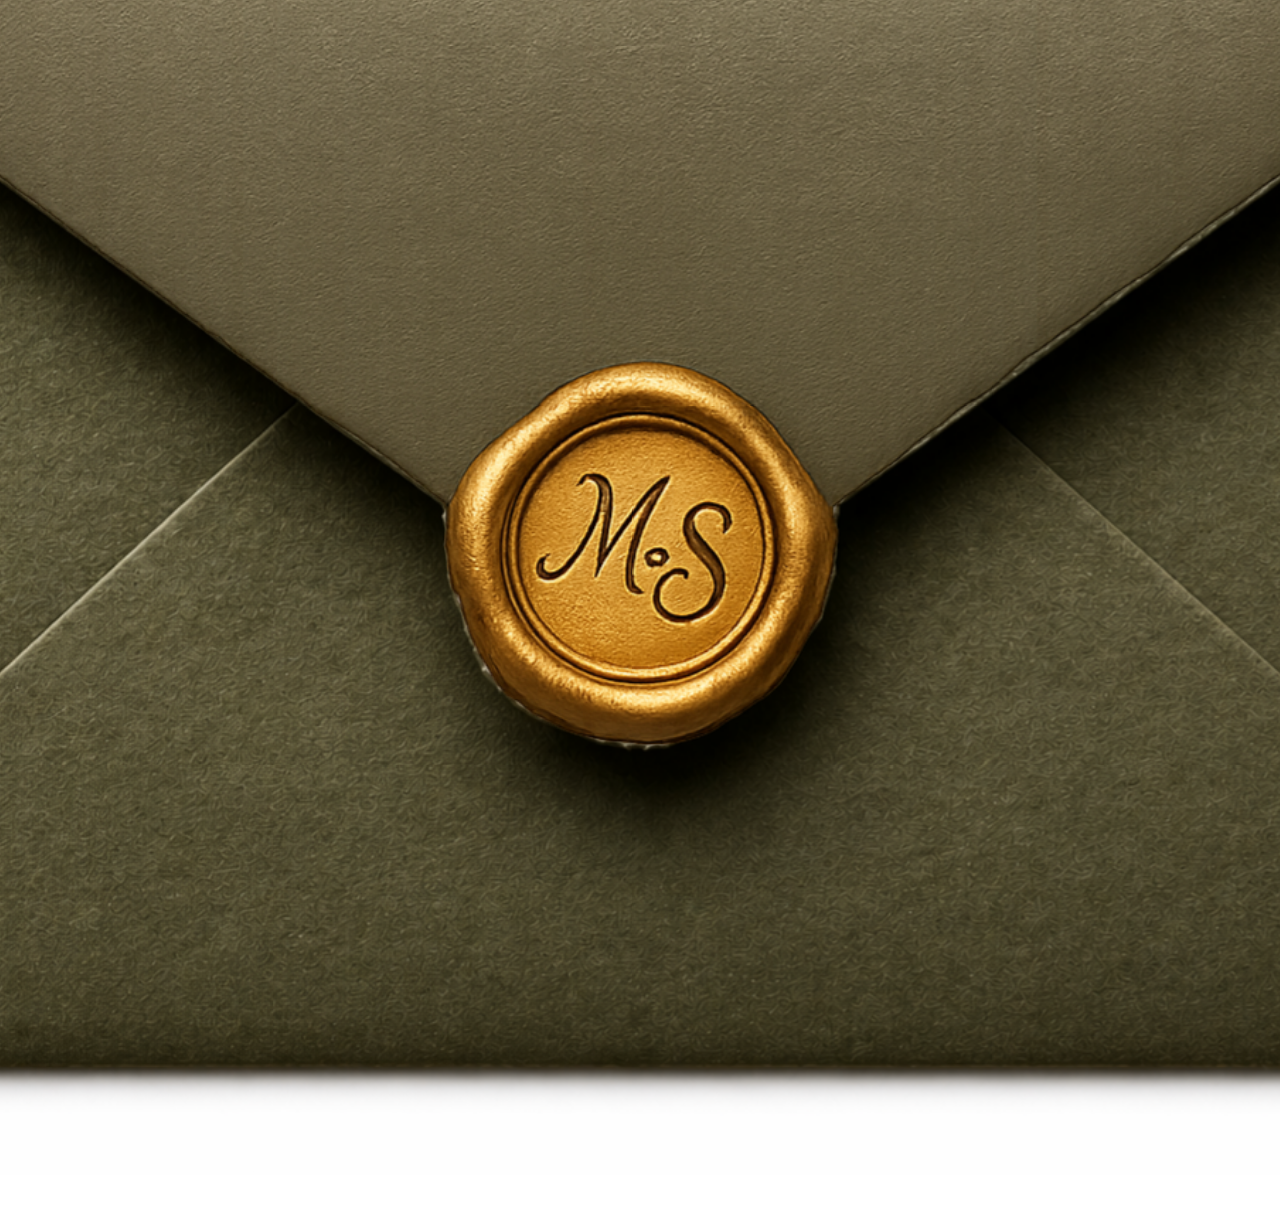
==== index.html @ f52548e1 "uno" ====
<!DOCTYPE html>
<html lang="es">
<head>
  <meta charset="UTF-8">
  <meta name="viewport" content="width=device-width, initial-scale=1.0">
  <title>Invitación</title>
  <link rel="stylesheet" href="styles.css">
</head>

<body>

<div class="container" id="container">

  <!-- base del sobre -->
  <img src="sobre.png" class="sobre base" id="base">

  <!-- 🔥 interior (profundidad real) -->
  <div class="interior" id="interior"></div>

  <!-- solapa -->
  <img src="solapa.png" class="sobre flap" id="flap">

  <!-- flash -->
  <div class="flash" id="flash"></div>

</div>

<audio id="music" loop>
  <source src="melodia.mp3" type="audio/mpeg">
</audio>

<script src="script.js"></script>

</body>
</html>
---- styles.css ----
* {
  margin: 0;
  padding: 0;
  box-sizing: border-box;
}

body {
  background: white;
  overflow: hidden;
}

/* 🔥 ESCENA 3D */
.container {
  width: 100vw;
  height: 100vh;
  position: relative;
  display: flex;
  justify-content: center;
  align-items: center;
  cursor: pointer;

  perspective: 2000px;
}

/* IMÁGENES BASE */
.sobre {
  position: absolute;
  width: 170vw;
  height: 170vh;
  object-fit: contain;
  object-position: center;
}

/* BASE */
.base {
  z-index: 1;
  opacity: 1;

  /* 🔥 transición SIEMPRE activa */
  transition: opacity 3s linear;
  will-change: opacity;
  backface-visibility: hidden;
}

/* 🔥 INTERIOR DEL SOBRE (PROFUNDIDAD REAL) */
.interior {
  position: absolute;
  width: 120vw;
  height: 120vh;

  background: linear-gradient(
    to bottom,
    #f7f2e7,
    #e9e2d3
  );

  z-index: 1;

  transform: translateZ(-60px);

  opacity: 0;

  transition: opacity 1s ease;
}

/* aparece al abrir */
.open .interior {
  opacity: 1;
}

/* 🔥 SOLAPA */
.flap {
  z-index: 3;

  transform-origin: top center;
  transform: rotateX(0deg) translateZ(0px);

  backface-visibility: hidden;
  transform-style: preserve-3d;
  will-change: transform, opacity;
  opacity: 1;
}

/* 🔥 APERTURA REAL HACIA ADELANTE */
.open .flap {
  transform: rotateX(-170deg) translateZ(140px);
  opacity: 0;

  transition:
    transform 30s cubic-bezier(0.22, 1, 0.36, 1),
    opacity 2s ease;
}

/* 🔥 DESVANECER BASE (3s) */
.open .base {
  opacity: 0;
}
/* FLASH */
.flash {
  position: absolute;
  width: 100%;
  height: 100%;
  background: white;
  opacity: 0;
  pointer-events: none;
}

.flash.active {
  animation: flashEffect 1.2s forwards;
}

@keyframes flashEffect {
  20% { opacity: 0; }
  100% { opacity: 1; }
}
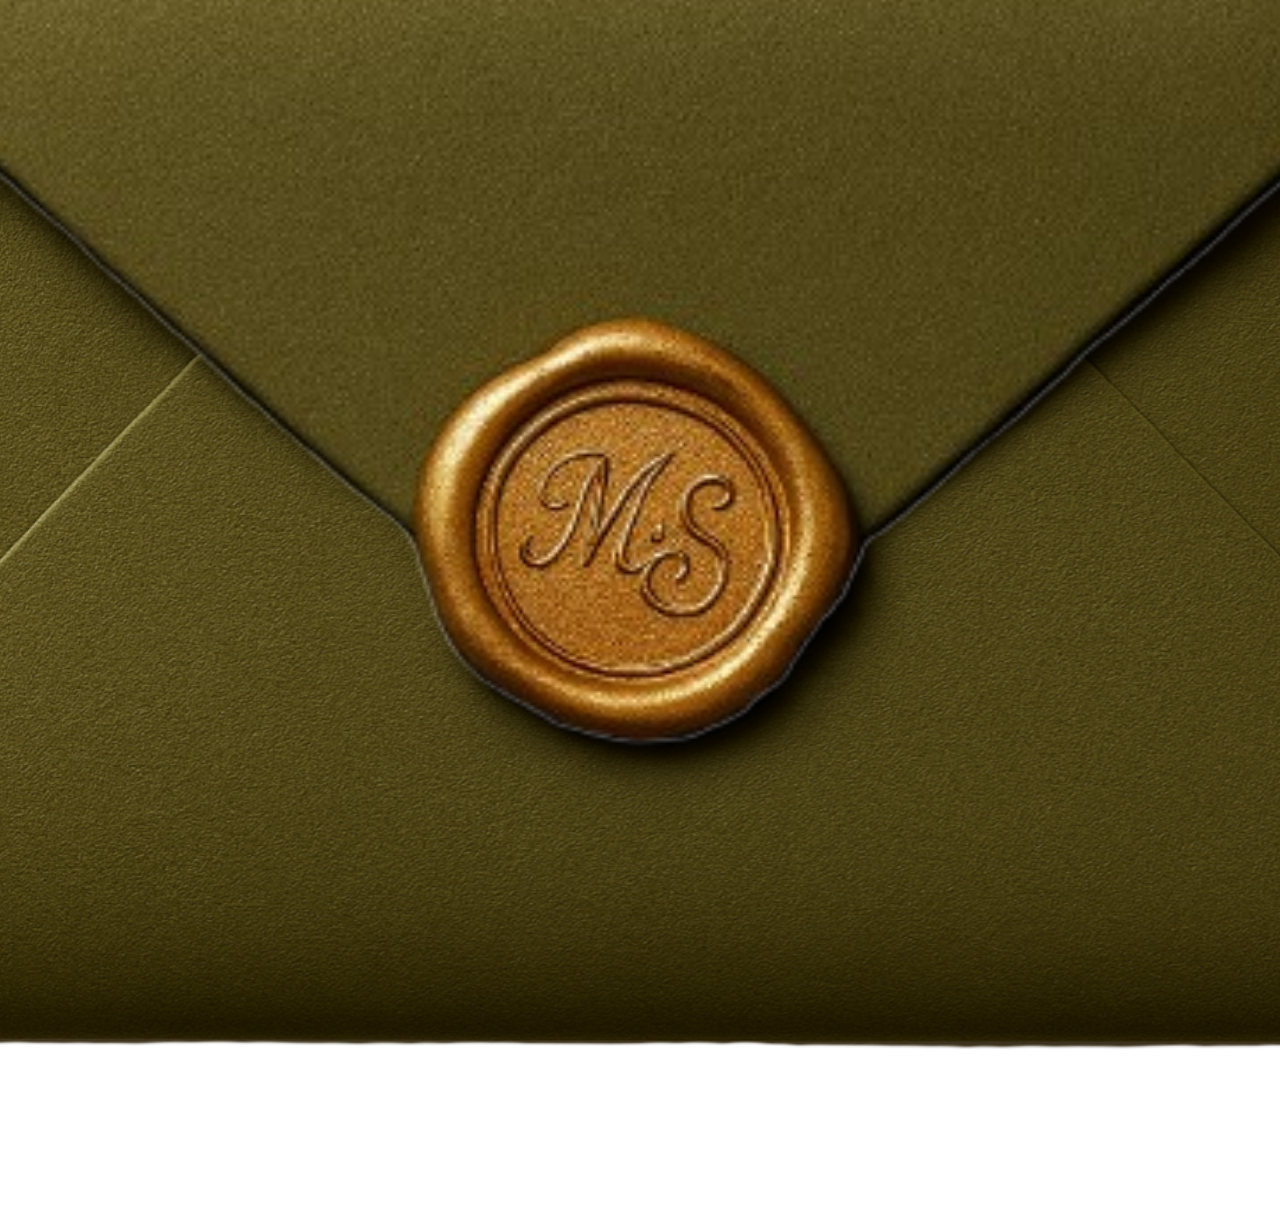
==== commit 61d822b4: "2" ====
--- a/index.html
+++ b/index.html
@@ -25,10 +25,6 @@
 
 </div>
 
-<audio id="music" loop>
-  <source src="melodia.mp3" type="audio/mpeg">
-</audio>
-
 <script src="script.js"></script>
 
 </body>
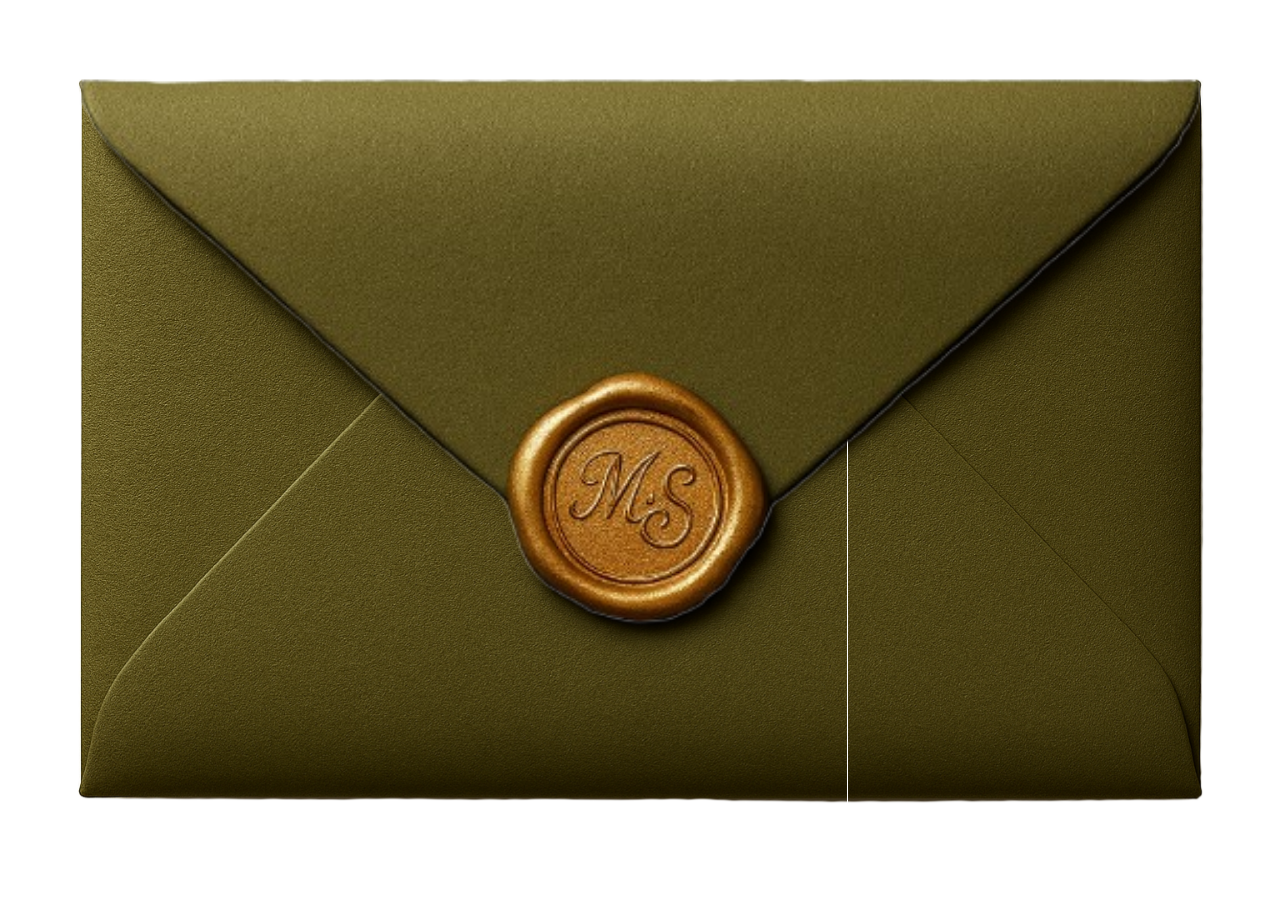
==== commit b9d7e7cc: "2" ====
--- a/index.html
+++ b/index.html
@@ -2,8 +2,11 @@
 <html lang="es">
 <head>
   <meta charset="UTF-8">
-  <meta name="viewport" content="width=device-width, initial-scale=1.0">
+  <meta name="viewport" content="width=device-width, initial-scale=1.0, viewport-fit=cover">
+  <meta name="mobile-web-app-capable" content="yes">
+  <meta name="apple-mobile-web-app-status-bar-style" content="black-translucent">
   <title>Invitación</title>
+  <link rel="icon" href="data:image/svg+xml,<svg xmlns='http://www.w3.org/2000/svg' viewBox='0 0 100 100'><text y='75' font-size='75' fill='%23d4a574'>💌</text></svg>">
   <link rel="stylesheet" href="styles.css">
 </head>
 
--- a/styles.css
+++ b/styles.css
@@ -4,31 +4,39 @@
   box-sizing: border-box;
 }
 
+html, body {
+  width: 100%;
+  height: 100%;
+}
+
 body {
   background: white;
   overflow: hidden;
+  font-family: -apple-system, BlinkMacSystemFont, 'Segoe UI', sans-serif;
 }
 
 /* 🔥 ESCENA 3D */
 .container {
   width: 100vw;
-  height: 100vh;
+  height: 100dvh;
   position: relative;
   display: flex;
   justify-content: center;
   align-items: center;
   cursor: pointer;
-
   perspective: 2000px;
+  overflow: hidden;
 }
 
 /* IMÁGENES BASE */
 .sobre {
   position: absolute;
-  width: 170vw;
-  height: 170vh;
+  width: 100%;
+  height: 100%;
   object-fit: contain;
   object-position: center;
+  max-width: 200vw;
+  max-height: 200vh;
 }
 
 /* BASE */
@@ -45,22 +53,19 @@
 /* 🔥 INTERIOR DEL SOBRE (PROFUNDIDAD REAL) */
 .interior {
   position: absolute;
-  width: 120vw;
-  height: 120vh;
-
+  width: 100%;
+  height: 100%;
   background: linear-gradient(
     to bottom,
     #f7f2e7,
     #e9e2d3
   );
-
   z-index: 1;
-
   transform: translateZ(-60px);
-
   opacity: 0;
-
   transition: opacity 1s ease;
+  max-width: 150vw;
+  max-height: 150vh;
 }
 
 /* aparece al abrir */
@@ -112,4 +117,51 @@
 @keyframes flashEffect {
   20% { opacity: 0; }
   100% { opacity: 1; }
+}
+
+/* ==================== ESTILOS RESPONSIVE PARA INDEX ==================== */
+
+/* Fix para notch en iOS */
+@supports (padding: max(0px)) {
+  body {
+    padding-left: max(0px, env(safe-area-inset-left));
+    padding-right: max(0px, env(safe-area-inset-right));
+    padding-top: max(0px, env(safe-area-inset-top));
+    padding-bottom: max(0px, env(safe-area-inset-bottom));
+  }
+}
+
+/* Mobile - Prevenir overflow */
+@media (max-width: 768px) {
+  .sobre {
+    width: 100%;
+    height: 100%;
+    max-width: 200vw;
+    max-height: 200vh;
+  }
+}
+
+/* Prefers reduced motion */
+@media (prefers-reduced-motion: reduce) {
+  *,
+  *::before,
+  *::after {
+    animation-duration: 0.01ms !important;
+    animation-iteration-count: 1 !important;
+    transition-duration: 0.01ms !important;
+  }
+}
+
+/* Dark mode support */
+@media (prefers-color-scheme: dark) {
+  body {
+    background: #1a1a1a;
+  }
+}
+
+/* Landscape mode */
+@media (max-height: 500px) and (orientation: landscape) {
+  .container {
+    height: auto;
+  }
 }
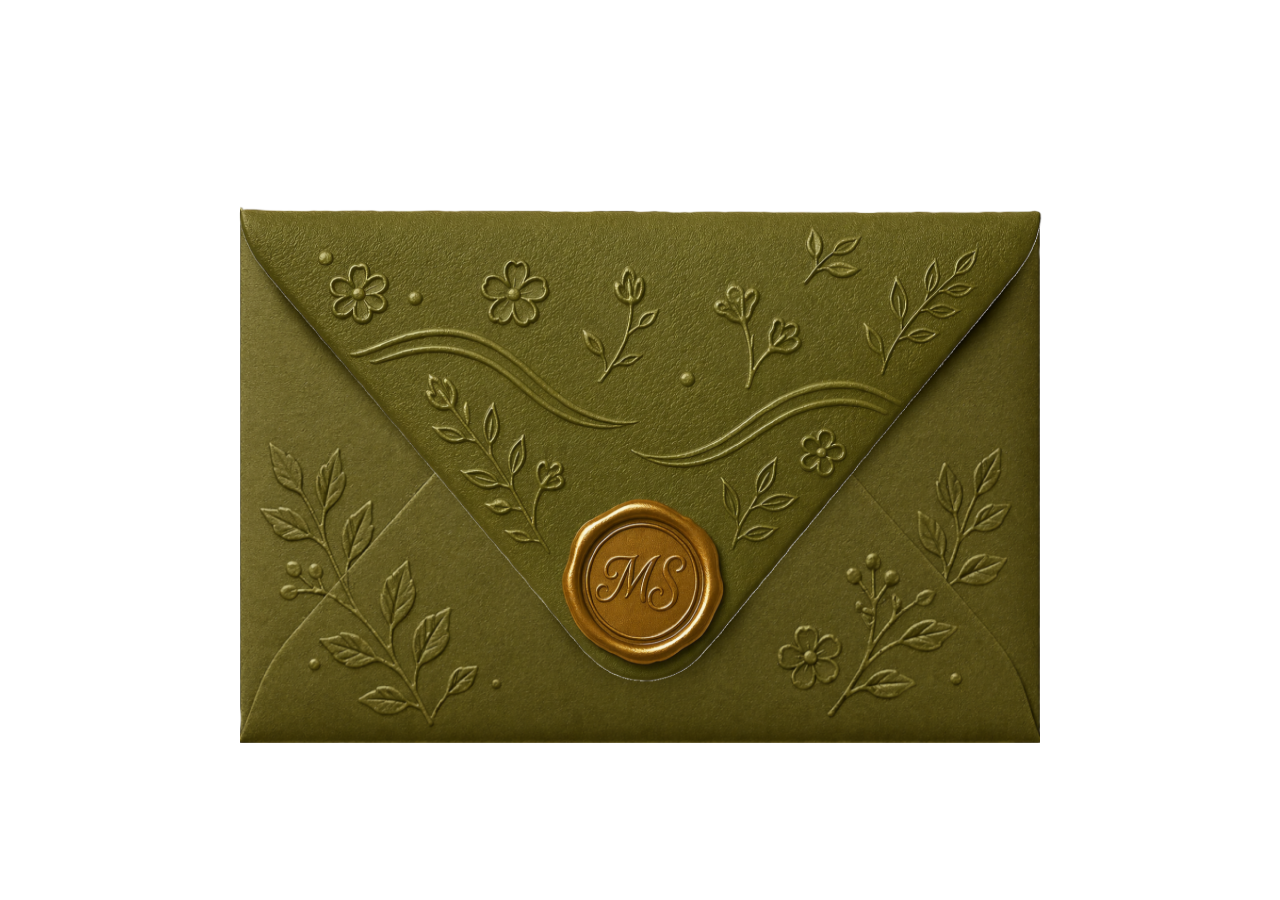
==== commit 41d60f74: "afasfasdfasdf" ====
--- a/index.html
+++ b/index.html
@@ -1,3 +1,4 @@
+
 <!DOCTYPE html>
 <html lang="es">
 <head>
@@ -6,29 +7,641 @@
   <meta name="mobile-web-app-capable" content="yes">
   <meta name="apple-mobile-web-app-status-bar-style" content="black-translucent">
   <title>Invitación</title>
+
   <link rel="icon" href="data:image/svg+xml,<svg xmlns='http://www.w3.org/2000/svg' viewBox='0 0 100 100'><text y='75' font-size='75' fill='%23d4a574'>💌</text></svg>">
+
+  <!-- FUENTES -->
+  <link rel="preconnect" href="https://fonts.googleapis.com">
+  <link rel="preconnect" href="https://fonts.gstatic.com" crossorigin>
+  <link href="https://fonts.googleapis.com/css2?family=Playfair+Display:wght@400;600&family=Great+Vibes&family=Libre+Baskerville:wght@400;700&family=Cormorant+Garamond&display=swap" rel="stylesheet">
+
   <link rel="stylesheet" href="styles.css">
 </head>
 
 <body>
-
-<div class="container" id="container">
-
-  <!-- base del sobre -->
-  <img src="sobre.png" class="sobre base" id="base">
-
-  <!-- 🔥 interior (profundidad real) -->
-  <div class="interior" id="interior"></div>
-
-  <!-- solapa -->
-  <img src="solapa.png" class="sobre flap" id="flap">
-
-  <!-- flash -->
-  <div class="flash" id="flash"></div>
-
-</div>
-
-<script src="script.js"></script>
+  <canvas id="confetti-canvas" class="confetti-canvas" aria-hidden="true"></canvas>
+
+  <!-- ========================================
+       SECCIÓN 1: SOBRE (Aparece primero)
+       ======================================== -->
+  <div class="container" id="container">
+    <img src="sobre.png" class="sobre base" id="base" alt="Sobre base">
+
+    <!-- interior (profundidad real) -->
+    <div class="interior" id="interior"></div>
+
+    <img src="solapa.png" class="sobre flap" id="flap" alt="Solapa del sobre">
+
+    <div class="flash" id="flash"></div>
+  </div>
+
+
+
+
+  <!-- ========================================
+       SECCION 1: CONTENIDO DE BODA (Aparece después del sobre)
+       ======================================== -->
+  <div id="content-page2" class="content-page2-hidden">
+
+    <!-- AUDIO -->
+    <audio id="music" loop preload="auto">
+      <source src="melodia.mp3" type="audio/mpeg">
+    </audio>
+
+    <button id="audio-toggle" class="audio-toggle" aria-pressed="false" aria-label="Reproducir música">
+      ▶ Reprod. música
+    </button>
+
+    <!-- HERO -->
+    <header class="hero">
+
+      <!-- CAPA 1: VIDEO DE FONDO -->
+      <div class="hero-bg-video" aria-hidden="true">
+        <video autoplay loop muted playsinline preload="none">
+          <source src="video.mp4" type="video/mp4">
+        </video>
+      </div>
+
+      <!-- CAPA 3: OVERLAY -->
+      <div class="hero-overlay"></div>
+
+      <!-- CAPA 4: CONTENIDO -->
+      <div class="contenido-boda animate">
+        <p class="pre">NOS CASAMOS</p>
+
+        <h1 class="nombres">
+          <span class="nombre">Marco</span>
+          <span class="amp">&amp;</span>
+          <span class="nombre">Sheyla</span>
+        </h1>
+
+        <p class="fecha">01 de Agosto de 2026</p>
+      </div>
+
+      <!-- FLECHA -->
+        <div class="scroll-indicator" aria-hidden="true">
+        <span class="arrow"></span>
+        </div>
+
+    </header>
+
+    
+    
+    
+    
+    <!-- SECCION 2 HISTORIA / PALABRAS (SIN DUPLICADOS) -->
+   
+    <section class="story-section animate">
+
+      <div class="story-text" tabindex="0" role="button" aria-pressed="false">
+        <p>
+          "Y sobre todas las cosas, vistanse de amor,<br>
+          que es el vinculo perfecto"<br>
+          Colosenses 3:14
+        </p>
+      </div>
+
+      <div class="story-lettering animate">
+        <img src="img/flo2.png" alt="Lettering" loading="lazy">
+      </div>
+
+      <!-- CONTADOR INCORPORADO EN HISTORIA -->
+
+      <div class="story-countdown">
+        <h2 class="countdown-title animate">Cuenta Atrás</h2>
+        
+        <p class="countdown-subtext animate">
+           Prepárate para el día más especial de nuestras vidas.
+            </p>
+
+
+        <div class="countdown-grid animate">
+          <div class="countdown-item">
+            <span id="days" class="countdown-number">000</span>
+            <span class="countdown-label">Días</span>
+          </div>
+
+          <div class="countdown-item">
+            <span id="hours" class="countdown-number">00</span>
+            <span class="countdown-label">Horas</span>
+          </div>
+
+          <div class="countdown-item">
+            <span id="minutes" class="countdown-number">00</span>
+            <span class="countdown-label">Minutos</span>
+          </div>
+
+          <div class="countdown-item">
+            <span id="seconds" class="countdown-number">00</span>
+            <span class="countdown-label">Segundos</span>
+          </div>
+        </div>
+      </div>
+
+      <picture class="story-bg" aria-hidden animate="true">
+        <source srcset="img/uno-desktop.png" media="(min-width: 769px)">
+        <source srcset="img/uno-mobile.png" media="(max-width: 768px)">
+        <img src="img/uno-desktop.png" alt="Flores" loading="lazy">
+      </picture>
+
+      <img src="img/flo1.png" alt="decoración" class="story-corner-img animate">
+
+       <!-- <img src="img/flo3.png" class="story-decor-right animate" alt="">-->
+    </section>
+
+
+</section> <!-- ✅ fin sección 2 -->
+
+<div class="letrero-section animate">
+  <img src="img/letrero.png" alt="letrero" class="letrero-img">
+</div>
+
+</section>
+
+
+
+    <!-- ========================================
+     SECCIÓN EXTRA: CARRUSEL FOTOS
+======================================== -->
+<section class="carousel-section animate">
+
+   <div class="carousel-wrapper">
+
+  <div class="carousel-track">
+
+    <div class="carousel-item">
+      <img src="img/boda.jpg" alt="Foto 1">
+    </div>
+
+    <div class="carousel-item">
+      <img src="img/boda1.jpg" alt="Foto 2">
+    </div>
+
+    <div class="carousel-item">
+      <img src="img/boda2.jpg" alt="Foto 3">
+    </div>
+
+    <!-- duplicado para loop -->
+    <div class="carousel-item">
+      <img src="img/boda.jpg" alt="Foto 1">
+    </div>
+
+    <div class="carousel-item">
+      <img src="img/boda1.jpg" alt="Foto 2">
+    </div>
+
+    <div class="carousel-item">
+      <img src="img/boda2.jpg" alt="Foto 3">
+    </div>
+
+  </div>
+</div>
+</section>
+
+
+
+
+
+
+
+    
+<!-- =========================================================
+   SECCION 3: DETALLES
+========================================================= -->
+<section class="details-section">
+
+  <!-- 2.1 Imagen -->
+  <img src="img/Seccion3uno.png" alt="detalle" class="details-img-top animate d1">
+
+  <!-- 2.2 Título -->
+  <h2 class="details-title animate d2">Los detalles</h2>
+
+  <!-- 2.3 Subtítulo -->
+  <p class="details-subtitle animate d3">Todo lo que tienes que saber</p>
+
+
+  <!-- 🌿 FLORES SUPERIORES
+    <div class="details-flowers-row-top">
+        
+    <img src="img/flor1.png" class="details-flower df1" alt="flor decorativa">
+    <img src="img/flor2.png" class="details-flower df2" alt="flor decorativa">
+
+    </div> -->
+
+
+
+  <!-- 2.X Imagen decorativa horizontal 
+  <img src="img/Seccion3dosmedio.png" alt="decoracion" class="details-divider animate d4"> -->
+
+  <!-- 2.4 Imagen -->
+  <img src="img/Seccion3dos.png" alt="ceremonia" class="details-img animate d5">
+
+  <!-- 2.5 Título sección -->
+  <h3 class="details-block-title animate d6">Ceremonia Religiosa</h3>
+  <p class="details-block-title animate d6b">"Parroquia Santa Maria de Huachipa"</p>
+  <!-- 2.6 Hora -->
+  <p class="details-time animate d7">12:00 AM</p>
+
+  <!-- 2.7 Caja dirección -->
+  <div class="details-box animate d8">
+    Las Golondrinas 131, Huachipa
+  </div>
+
+  <!-- 2.8 Botón -->
+  <a href="https://maps.app.goo.gl/Gx1PzSCLY1WfU6867" target="_blank" class="details-button animate d9">
+    Ver ubicación
+  </a>
+
+      
+  <!-- 🌿 FLOR CENTRAL 
+      <div class="details-flower-bottom">
+      <img src="img/flor3.png" class="details-flower df3" alt="flor decorativa">
+  </div>-->
+
+
+  <!-- 2.9 Imagen -->
+  <img src="img/Seccion3tres.png" alt="recepción" class="details-img animate d10">
+
+  <!-- 2.10 Título -->
+  <h3 class="details-block-title animate d11">Recepción</h3>
+  <p class="details-block-title animate d11b">"El Arco de Huachipa"</p>
+  <!-- 2.11 Texto -->
+  <p class="details-text animate d12">Después de la ceremonia celebraremos en:</p>
+
+  <!-- 2.12 Caja -->
+  <div class="details-box animate d13">
+    Av Los Condores Mz D Lote 4, Lurigancho-Chosica
+  </div>
+
+  <!-- Botón -->
+  <a href="https://maps.app.goo.gl/T5A8acaY8T25R6dh7" target="_blank" class="details-button animate d14">
+    Ver ubicación
+  </a>
+
+</section>
+
+
+
+
+
+
+
+
+<!-- =========================================================
+     SECCIÓN 4: ITINERARIO (entre PALABRAS y DETALLES)
+========================================================= -->
+<section class="it2-section animate" id="itinerario">
+
+  <h2 class="it2-title">Itinerario</h2>
+
+  <div class="it2-wrap">
+
+    <!-- 1 (DERECHA) -->
+    <div class="it2-row it2-right animate">
+      <div class="it2-col it2-left"></div>
+
+      <div class="it2-mid" aria-hidden="true"></div>
+
+      <div class="it2-col it2-rightcol">
+        <img class="it2-icon" src="img/itinerariouno.png" alt="Ceremonia religiosa">
+        <div class="it2-time">12:00 a.m.</div>
+        <div class="it2-text">Ceremonia Religiosa</div>
+      </div>
+    </div>
+
+    <!-- 2 (IZQUIERDA) -->
+    <div class="it2-row it2-leftside animate">
+      <div class="it2-col it2-leftcol">
+        <img class="it2-icon" src="img/itinerariodos.png" alt="Recepción">
+        <div class="it2-time">2:15 p.m.</div>
+        <div class="it2-text">Recepción</div>
+      </div>
+
+      <div class="it2-mid" aria-hidden="true"></div>
+
+      <div class="it2-col it2-right"></div>
+    </div>
+
+    <!-- 3 (DERECHA) -->
+    <div class="it2-row it2-right animate">
+      <div class="it2-col it2-left"></div>
+
+      <div class="it2-mid" aria-hidden="true"></div>
+
+      <div class="it2-col it2-rightcol">
+        <img class="it2-icon" src="img/itinerariotres.png" alt="Ceremonia civil">
+        <div class="it2-time">2:30 p.m.</div>
+        <div class="it2-text">Brindis</div>
+      </div>
+    </div>
+
+    <!-- 4 (IZQUIERDA) -->
+    <div class="it2-row it2-leftside animate">
+      <div class="it2-col it2-leftcol">
+        <img class="it2-icon" src="img/itinerariocuatro.png" alt="Brindis">
+        <div class="it2-time">3:00 p.m.</div>
+        <div class="it2-text">vals</div>
+      </div>
+
+      <div class="it2-mid" aria-hidden="true"></div>
+
+      <div class="it2-col it2-right"></div>
+    </div>
+
+    <!-- 5 (DERECHA) -->
+    <div class="it2-row it2-right animate">
+      <div class="it2-col it2-left"></div>
+
+      <div class="it2-mid" aria-hidden="true"></div>
+
+      <div class="it2-col it2-rightcol">
+        <img class="it2-icon" src="img/itinerariocinco.png" alt="Vals">
+        <div class="it2-time">3:30 p.m.</div>
+        <div class="it2-text">Almuerzo</div>
+      </div>
+    </div>
+
+    <!-- 6 (IZQUIERDA) -->
+    <div class="it2-row it2-leftside animate">
+      <div class="it2-col it2-leftcol">
+        <img class="it2-icon" src="img/itinerarioseis.png" alt="Cena">
+        <div class="it2-time">10:00 PM.</div>
+        <div class="it2-text">Hora Loca</div>
+      </div>
+
+      <div class="it2-mid" aria-hidden="true"></div>
+
+      <div class="it2-col it2-right"></div>
+    </div>
+
+  </div>
+</section>
+    
+
+
+
+
+
+
+<!-- =========================================================
+     SECCION 5: DETALLES2
+     
+========================================================= -->
+<section class="details2-section" id="details2">
+
+  <!-- 2.1 Imagen -->
+  <img src="img/Seccion4uno.png" alt="Código de vestimenta" class="details2-img animate d21 d2-mt-start">
+
+  <!-- separación 2px -->
+  <div class="d2-mt-2"></div>
+
+  <!-- 2.2 Caja título -->
+  <div class="details2-title animate d22">Código de Vestimenta</div>
+
+  <!-- separación 1px -->
+  <div class="d2-mt-1"></div>
+
+  <!-- 2.3 Caja texto -->
+  <div class="details2-text animate d23">Elegante</div>
+
+  
+  <div class="color-text-line">
+  <span class="color-text-1">Estos</span>
+  <span class="color-text-2"> Colores</span>
+  <span class="color-text-3">son exclusivos para las damas y <br>caballeros de honor.</span>
+  </div>
+
+  <div class="color-image-wrapper">
+  <img src="img/colores.png" alt="Colores" class="color-image">
+  </div>
+
+
+  <!-- separación 5px -->
+  <div class="d2-mt-5"></div>
+
+  <!-- 2.4 Imagen -->
+  <img src="img/Seccion4dos.png" alt="Regalos" class="details2-img animate d24">
+
+  <!-- separación 3px -->
+  <div class="d2-mt-3"></div>
+
+  <!-- 2.5 Caja título -->
+  <div class="details2-title animate d25">Regalos</div>
+
+  <!-- separación 1px -->
+  <div class="d2-mt-1"></div>
+
+  <!-- 2.6 Caja texto -->
+  <div class="details2-text animate d26">
+    Tu presencia es el mejor regalo que podemos recibir, pero si deseas tener un detalle con nosotros, puedes hacerlo aquí:
+  </div>
+
+  <!-- separación 1px -->
+  <div class="d2-mt-1"></div>
+
+  <!-- 2.7 Botón Aportación -->
+  
+
+<div class="details2-video-wrap" id="d2VideoWrap">
+  <button type="button" class="details2-button animate d27" id="d2VideoBtn" aria-expanded="false">
+    <span class="details2-button-text">Aportación</span>
+  </button>
+
+  <!-- POPUP: NO cambia IDs (para no romper tu JS) -->
+  <div class="gift-pop" id="d2GiftPop" aria-hidden="true" role="dialog" aria-label="Opciones de aportación">
+    
+
+    <div class="gift-divider" aria-hidden="true"></div>
+
+    <button type="button" class="gift-toggle" id="toggleYape" aria-expanded="false">
+      Yape
+    </button>
+    <div class="gift-reveal" id="yapeData" hidden>
+      Sheyla Narumy Meza Chamorro <br> 918590579
+    </div>
+
+    <button type="button" class="gift-toggle" id="toggleIbam" aria-expanded="false">
+      Cuenta bancaria
+    </button>
+    <div class="gift-reveal" id="ibamData" hidden>
+      BCP Soles <br> 19102822786097
+    </div>
+
+  </div>
+</div>
+
+    
+  <!-- separación 2.5px -->
+  <div class="d2-mt-25"></div>
+
+  <!-- 2.9 Imagen -->
+  <img src="img/Seccion4tres.png" alt="Confirmación" class="details2-img animate d28">
+
+  <!-- separación 2.5px -->
+  <div class="d2-mt-25"></div>
+
+  <!-- 2.10 Caja título -->
+  <div class="details2-title animate d29">Confirma tu Asistencia</div>
+
+  <!-- separación 1px -->
+  <div class="d2-mt-1"></div>
+
+  <!-- 2.11 Caja texto -->
+  <div class="details2-text animate d30">Tu presencia es importante para nosotros</div>
+
+  <!-- separación 5px -->
+  <div class="d2-mt-5"></div>
+
+  <!-- 2.12 Botón Formulario -->
+  <button type="button" class="details2-button animate d31" id="d2FormBtn" aria-expanded="false">
+    <span class="details2-button-text">Confirma tu asistencia</span>
+  </button>
+
+  <!-- separación 5px (editable si quieres menos/0) -->
+  <div class="d2-mt-5"></div>
+
+  <!-- 2.9 (final) Imagen fin: ocupa todo el ancho y sin margen inferior
+  <img src="img/seccion4fin.png" alt="Fin sección" class="details2-footer-img"> -->
+
+</section>
+
+<!-- =========================================================
+     FORMULARIO OVERLAY (NO mueve elementos)
+========================================================= -->
+<div class="details2-modal" id="d2Modal" aria-hidden="true">
+
+  <div class="details2-modal-backdrop" id="d2Backdrop"></div>
+
+  <form class="details2-form" id="d2Form"
+        action="https://formspree.io/f/xzdwpwpk"
+        method="POST">
+
+    <!-- 1 -->
+    <label class="details2-label" for="d2Name">Nombre Completo</label>
+    <input class="details2-input" id="d2Name" name="nombre_completo" type="text" required>
+
+    <div class="d2-space-4"></div>
+
+    <!-- 5 -->
+    <label class="details2-label" for="d2Phone">Telefono</label>
+    <input class="details2-input" id="d2Phone" name="telefono" type="tel" inputmode="tel">
+
+    <div class="d2-space-4"></div>
+
+   
+<!-- 8 - BLOQUE INVITADOS -->
+<div class="details2-grid">
+
+  <!-- COLUMNA IZQUIERDA -->
+  <div class="col-left">
+
+    <label class="details2-label" for="d2Guests">
+      Numero de invitados (incluyendote)
+    </label>
+
+    <div class="details2-row-left">
+      <span class="details2-pases">Hemos reservado para ti:</span>
+      <span class="details2-pill">1</span>
+      <span class="details2-reservado">Pase</span>
+      
+    </div>
+
+  </div>
+
+  <!-- COLUMNA DERECHA -->
+  <div class="col-right">
+
+    <input class="details2-input"
+      id="d2Guests"
+      name="numero_invitados"
+      type="number"
+      inputmode="numeric"
+      min="1"
+      max="1"
+      step="1"
+      required>
+
+  </div>
+
+</div>
+
+<!-- ESPACIO FUERA DEL GRID -->
+<div class="d2-space-4"></div>
+
+<!-- BOTÓN FUERA DEL GRID ✅ -->
+
+<div class="details2-submit-wrap">
+
+  <button type="submit" class="details2-submit" id="d2Submit">
+    <span class="details2-submit-text">ENVIAR</span>
+  </button>
+
+</div>
+
+
+  </form>
+</div>
+
+
+<!-- =========================================================
+   SECCIÓN 6: MENSAJE FINAL
+========================================================= -->
+
+
+<!-- ✅ NUEVO BLOQUE CONSIDERACIONES -->
+<div class="final-intro animate f0">
+  
+  <h2 class="final-intro-title">
+    Consideraciones
+  </h2>
+
+  <p class="final-intro-text">
+    Para disfrutar plenamente de esta celebración, hemos reservado este momento solo para mayores de edad.
+  </p>
+
+
+ <div class="final-heart">♡</div>
+
+</div>
+
+
+  
+<!-- ✅ NUEVA IMAGEN ESTILO PAPEL RASGADO -->
+<div class="final-torn-wrapper animate f0">
+  <img src="img/ultima.jpg" alt="Foto especial" class="final-torn-img">
+</div>
+
+
+  <!-- 2. LETTERING (MISMO SISTEMA QUE STORY) -->
+  <div class="final-lettering animate f2">
+    <img src="img/Lettering.png" alt="Lettering">
+  </div>
+
+  <!-- 3. BLOQUE MENSAJE (REPLICA DE TU IMAGEN) -->
+  <div class="final-card animate f3">
+
+    <!--<div class="final-heart">♡</div>-->
+
+    <p class="final-text">
+      LOS MEJORES MOMENTOS<br>
+      DE LA VIDA MERECEN SER
+    </p>
+
+    <div class="final-script">compartidas</div>
+
+    <p class="final-thanks">
+      ¡GRACIAS POR ACOMPAÑARNOS!
+    </p>
+
+  </div>
+
+  <!-- 4. IMAGEN FINAL FULL WIDTH RESPONSIVE -->
+  <img src="img/seccion4fin.png" alt="decoración final" class="final-footer-img animate f4">
+
+</section>
+
+
+  <script src="script.js"></script>
 
 </body>
-</html>+</html>
--- a/styles.css
+++ b/styles.css
@@ -1,3 +1,6 @@
+/* =========================================================
+   RESET
+   ========================================================= */
 * {
   margin: 0;
   padding: 0;
@@ -6,120 +9,71 @@
 
 html, body {
   width: 100%;
-  height: 100%;
-}
+  height: auto;
+  overflow-x: hidden;
+  overflow-y: auto;
+}
+
+/* =========================================================
+   VARIABLES (EDITA AQUÍ PARA CAMBIAR TODO FÁCIL)
+   ========================================================= */
+:root{
+  /* Colores */
+  --bg: #7A8450;
+  --white: #ffffff;
+  --soft: #e3e8d6;
+  --ink: #000000;
+
+  /* Fuentes */
+  --font-main: 'Playfair Display', serif;
+  --font-serif: 'Libre Baskerville', serif;
+  --font-script: 'Great Vibes', cursive;
+  --font-alt: 'Cormorant Garamond', serif;
+
+  /* Sombras / radios */
+  --shadow-card: 0 10px 25px rgba(0,0,0,0.15), inset 0 0 10px rgba(255,255,255,0.05);
+  --shadow-fab: 0 10px 25px rgba(0,0,0,0.18);
+  --radius-panel: 36px;
+  --radius-card: 20px;
+
+  /* Espaciados generales */
+  --section-pad: clamp(24px, 5vw, 48px);
+  
+ /* ...tus variables... */
+  --vh: 1vh;
+  
+  --cd-shift-y: 0px; /* sube/baja el contador */
+  --cd-shift-x: 0px; /* izquierda/derecha (opcional) */
+
+
+}
+
+/* =========================================================
+   BODY - ESTILOS BASE
+   ========================================================= */
 
 body {
   background: white;
-  overflow: hidden;
-  font-family: -apple-system, BlinkMacSystemFont, 'Segoe UI', sans-serif;
-}
-
-/* 🔥 ESCENA 3D */
-.container {
-  width: 100vw;
-  height: 100dvh;
-  position: relative;
-  display: flex;
-  justify-content: center;
-  align-items: center;
-  cursor: pointer;
-  perspective: 2000px;
-  overflow: hidden;
-}
-
-/* IMÁGENES BASE */
-.sobre {
-  position: absolute;
+  font-family: var(--font-main);
+  color: var(--ink); /* antes: #fff */
+  overflow-x: hidden;
+  overflow-y: auto;
+}
+
+.confetti-canvas {
+  position: fixed;
+  inset: 0;
   width: 100%;
   height: 100%;
-  object-fit: contain;
-  object-position: center;
-  max-width: 200vw;
-  max-height: 200vh;
-}
-
-/* BASE */
-.base {
-  z-index: 1;
+  pointer-events: none;
+  z-index: 9999;
+  opacity: 0;
+  transition: opacity 0.2s ease;
+}
+
+.confetti-canvas.confetti-show {
   opacity: 1;
-
-  /* 🔥 transición SIEMPRE activa */
-  transition: opacity 3s linear;
-  will-change: opacity;
-  backface-visibility: hidden;
-}
-
-/* 🔥 INTERIOR DEL SOBRE (PROFUNDIDAD REAL) */
-.interior {
-  position: absolute;
-  width: 100%;
-  height: 100%;
-  background: linear-gradient(
-    to bottom,
-    #f7f2e7,
-    #e9e2d3
-  );
-  z-index: 1;
-  transform: translateZ(-60px);
-  opacity: 0;
-  transition: opacity 1s ease;
-  max-width: 150vw;
-  max-height: 150vh;
-}
-
-/* aparece al abrir */
-.open .interior {
-  opacity: 1;
-}
-
-/* 🔥 SOLAPA */
-.flap {
-  z-index: 3;
-
-  transform-origin: top center;
-  transform: rotateX(0deg) translateZ(0px);
-
-  backface-visibility: hidden;
-  transform-style: preserve-3d;
-  will-change: transform, opacity;
-  opacity: 1;
-}
-
-/* 🔥 APERTURA REAL HACIA ADELANTE */
-.open .flap {
-  transform: rotateX(-170deg) translateZ(140px);
-  opacity: 0;
-
-  transition:
-    transform 30s cubic-bezier(0.22, 1, 0.36, 1),
-    opacity 2s ease;
-}
-
-/* 🔥 DESVANECER BASE (3s) */
-.open .base {
-  opacity: 0;
-}
-/* FLASH */
-.flash {
-  position: absolute;
-  width: 100%;
-  height: 100%;
-  background: white;
-  opacity: 0;
-  pointer-events: none;
-}
-
-.flash.active {
-  animation: flashEffect 1.2s forwards;
-}
-
-@keyframes flashEffect {
-  20% { opacity: 0; }
-  100% { opacity: 1; }
-}
-
-/* ==================== ESTILOS RESPONSIVE PARA INDEX ==================== */
+}
 
 /* Fix para notch en iOS */
 @supports (padding: max(0px)) {
@@ -131,17 +85,621 @@
   }
 }
 
-/* Mobile - Prevenir overflow */
+
+
+
+/* =========================================================
+   SECCIÓN 1: SOBRE (3D ENVELOPE)
+   ========================================================= */
+.container {
+  width: 100%;
+  position: relative;
+  display: flex;
+  justify-content: center;
+  align-items: center;
+  cursor: pointer;
+  perspective: 2000px;
+  overflow: hidden;
+  background: white;
+  touch-action: manipulation;
+  min-height: 100vh;
+  height: auto;
+}
+
+.sobre {
+  position: absolute;
+  width: clamp(320px,85vw, 800px);
+  height: auto;
+  object-fit: contain;
+  object-position: center;
+  max-width: 200vw;
+  max-height: 200vh;
+}
+
+/* BASE */
+.base {
+  z-index: 1;
+  opacity: 1;
+  will-change: opacity;
+  backface-visibility: hidden;
+}
+
+/* INTERIOR */
+.interior {
+  position: absolute;
+  width: 100%;
+  height: 100%;
+  background: #ffffff;
+  z-index: 1;
+  transform: translateZ(-60px);
+  opacity: 0;
+  transition: opacity 1s ease;
+  max-width: 150vw;
+  max-height: 150vh;
+}
+
+.open .interior {
+  opacity: 1;
+}
+
+/* SOLAPA */
+.flap {
+  transform: scale(1.02);
+  z-index: 3;
+  transform-origin: top center;
+  transform: scale(1.02) rotateX(0deg) translateZ(0px);
+  backface-visibility: hidden;
+  transform-style: preserve-3d;
+  will-change: transform, opacity;
+  opacity: 1;
+}
+
+.open .flap {
+  transform: scale(1.02) rotateX(-170deg) translateZ(140px);
+  opacity: 0;
+  transition:
+    transform 30s cubic-bezier(0.22, 1, 0.36, 1),
+    opacity 2s ease;
+}
+
+/* DESVANECER BASE */
+.open .base {
+  opacity: 0;
+   transition: opacity 2s ease;
+}
+
+/* FLASH */
+.flash {
+  position: absolute;
+  width: 100%;
+  height: 100%;
+  background: white;
+  opacity: 0;
+  pointer-events: none;
+}
+
+.flash.active {
+  animation: flashEffect 1.2s forwards;
+}
+
+
+
+/* =========================================================
+  CONTENIDO DE BODA (INICIALMENTE OCULTO)
+   ========================================================= */
+.content-page2-hidden {
+  display: none;
+  width: 100%;
+}
+
+.content-page2-visible {
+  display: block;
+  width: 100%;
+  background: #ffffff;
+  overflow-x: hidden;
+}
+
+/* =========================================================
+   HERO (VIDEO + OVERLAY + TEXTOS)
+   ========================================================= */
+.hero {
+  position: relative;
+  width: 100%;
+  overflow: hidden;
+  display: flex;
+  justify-content: center;
+  align-items: center;
+  text-align: center;
+  min-height: 100vh;
+  height: auto;
+}
+
+/* VIDEO DE FONDO */
+.hero-bg-video {
+  position: absolute;
+  inset: 0;
+  width: 100%;
+  height: 100%;
+  z-index: 1;
+}
+
+.hero-bg-video video {
+  width: 100%;
+  height: 100%;
+  object-fit: cover;
+  filter: brightness(0.9);
+}
+
+/* OVERLAY */
+.hero-overlay {
+  position: absolute;
+  inset: 0;
+  background: rgba(0,0,0,0.08);
+  z-index: 3;
+}
+
+/* CONTENIDO HERO */
+.contenido-boda {
+  position: relative;
+  z-index: 4;
+  color: var(--white);
+  display: flex;
+  flex-direction: column;
+  align-items: center;
+  gap: clamp(16px, 4vw, 32px);
+  padding: clamp(16px, 5vw, 32px);
+  text-shadow: 0 0 8px rgba(255, 255, 255, 0.35);
+}
+
+.pre {
+  font-family: var(--font-serif);
+  font-size: clamp(12px, 4vw, 22px);
+  letter-spacing: clamp(0.2em, 2vw, 0.6em);
+  margin-bottom: clamp(16px, 9vw, 18px);
+}
+
+.nombres {
+  display: flex;
+  flex-direction: column;
+  align-items: center;
+}
+
+.nombre {
+  font-family: var(--font-script);
+  font-size: clamp(60px, 20vw, 130px);
+  line-height: 1;
+}
+
+.amp {
+  font-family: var(--font-alt);
+  font-size: clamp(26px, 8vw, 48px);
+}
+
+.fecha {
+  font-family: var(--font-script);
+  font-size: clamp(20px, 4vw, 32px);
+  letter-spacing: clamp(0.1em, 1vw, 0.3em);
+  margin-top: clamp(10px, 2vw, 18px);
+  font-weight: bold;
+}
+
+
+
+/* =========================================================
+   FLECHA SCROLL (HERO)
+========================================================= */
+
+.scroll-indicator {
+  position: absolute;
+  bottom: clamp(15px, 4vh, 35px); /* ✅ responsive */
+  left: 50%;
+  transform: translateX(-50%);
+  z-index: 5;
+
+  display: flex;
+  align-items: center;
+  justify-content: center;
+}
+
+/* Flecha */
+.arrow {
+  width: clamp(18px, 8vw, 22px);   /* ✅ tamaño adaptable */
+  height: clamp(18px, 8vw, 22px);
+
+  border-left: clamp(5px, 0.8vw, 6px) solid white;
+  border-bottom: clamp(4px, 0.8vw, 6px) solid white;
+
+  transform: rotate(-45deg);
+  opacity: 0.9;
+
+  animation: arrowDown 1.5s infinite;
+}
+
+
+/* =========================================================
+   BOTÓN AUDIO (Floating)
+   ========================================================= */
+.audio-toggle {
+  position: fixed;
+  bottom: 18px;
+  right: 18px;
+  z-index: 20;
+  background: rgba(255, 255, 255, 0.92);
+  color: #111;
+  border: 1px solid rgba(255, 255, 255, 0.85);
+  border-radius: 999px;
+  padding: 0.85rem 1.15rem;
+  font-size: 0.95rem;
+  font-family: var(--font-serif);
+  cursor: pointer;
+  box-shadow: var(--shadow-fab);
+  transition: transform 0.25s ease, background-color 0.25s ease, box-shadow 0.25s ease;
+  backdrop-filter: blur(6px);
+}
 @media (max-width: 768px) {
-  .sobre {
-    width: 100%;
-    height: 100%;
-    max-width: 200vw;
-    max-height: 200vh;
-  }
-}
-
-/* Prefers reduced motion */
+  .countdown-item {
+    backdrop-filter: none;
+    background: rgba(255,255,255,0.15);
+  }
+}
+
+.audio-toggle:hover,
+.audio-toggle:focus-visible {
+  transform: translateY(-2px);
+  background: rgba(255, 255, 255, 1);
+  outline: none;
+}
+
+.audio-toggle.playing {
+  color: #0d5820;
+  border-color: #1d7a2d;
+}
+
+
+/* =========================================================
+   BOTÓN AUDIO - AJUSTE MÓVIL
+========================================================= */
+
+@media (max-width: 768px) {
+  .audio-toggle {
+    padding: 0.3rem 0.5rem;   /* ✅ más pequeño */
+    font-size: 0.8rem;         /* ✅ texto más compacto */
+    bottom: 12px;              /* ✅ más pegado abajo */
+    right: 12px;               /* ✅ mejor posición */
+  }
+}
+
+
+/* =========================================================
+   SECCION 2 HISTORIA / PALABRAS
+   ========================================================= */
+  
+.story-section {
+  width: 100%;
+  background:white;
+  display: flex;
+  flex-direction: column;
+  align-items: center;
+  /* ✅ espacio REAL */
+  padding: 16px 0 0;
+  /* ✅ controla TODAS las separaciones */
+  gap: 15px;
+  position: relative;
+}
+
+.story-corner-img {
+  position: absolute;
+  max-width: 100%;
+  top: 0;
+  right: 0;
+  width: clamp(80px, 30vw, 200px);
+  height: auto;
+  z-index: 3;
+  transform: translate(30%, -20%);
+  pointer-events: none;
+}
+
+.story-countdown {
+  display: flex;
+  flex-direction: column;
+  align-items: center;
+  gap: 12px;
+  margin-top: clamp(10px, 5vw, 20px);
+  margin-bottom: clamp(40px, 20vw, 60px);
+}
+
+.story-decor-right {
+  position: absolute;
+  bottom: -3px;   /* 🔥 sube/baja la imagen */
+  right: 0px;
+  width: clamp(80px, 30vw, 200px);
+  height: auto;
+  transform: translate(30%, 20%); /* 🔥 la saca un poco hacia fuera */
+  pointer-events: none;
+  z-index: 3;
+  margin-bottom: clamp(5px, 1vw, 10px);
+}
+
+/* Fondo responsive (picture) */
+.story-bg {
+  margin-top: 0;
+  width: 100%;
+  left: 0;
+  right: 0;
+  z-index: 1;
+  display: none;
+}
+
+.story-bg img {
+  width: 100%;
+  display: block;
+}
+
+.story-lettering {
+  width: clamp(80px, 30vw, 200px);
+  z-index: 2;
+  margin-bottom: clamp(10px, 5vw, 60px);
+   right: 0;
+   align-self: flex-start;
+   margin-top: -2px;
+}
+
+.story-lettering img {
+  width: 100%;
+  height: auto;
+  display: block;
+}
+
+/* Caja del texto */
+
+.story-text {
+  position: relative;
+  z-index: 2;
+  width: min(85vw, 540px);
+  margin-top: clamp(90px, 55vw, 120px);
+  text-align: center;
+  padding: clamp(10px, 2vw, 18px);
+}
+
+.story-text p {
+  font-family: var(--font-serif);
+  font-size: clamp(13px, 3vw, 18px);
+  line-height: 1.7;
+  letter-spacing: 0.02em;
+ color:#2b2b2b95;
+  text-align: center;
+}
+
+/* CONTADOR DENTRO DE HISTORIA */
+
+/* Título */
+
+.countdown-title {
+  text-align: center;
+  font-family: var(--font-script);
+  font-weight: 200;
+  font-size: clamp(30px, 10vw, 60px);
+  color:#2b2b2b95;
+  z-index: 2; 
+}
+
+.countdown-subtext{
+  font-family: var(--font-serif); /* Libre Baskerville */
+  font-size: clamp(11px, 2vw, 16px);
+  margin-bottom: clamp(5px, 1.5vh, 20px);
+  color: #2b2b2b95;
+  text-align: center;
+  width: clamp(220px, 70vw, 500px); /* evita que se estire demasiado */
+  line-height: 1.5;
+  z-index: 2;
+}
+
+
+
+/* Grid contador */
+.countdown-grid {
+  display: grid;
+  grid-template-columns: repeat(4, minmax(70px, 1fr));
+  gap: clamp(6px, 1.8vw, 10px);
+  justify-items: center;
+  position: relative;
+  z-index: 2;
+  max-width: 550px;
+  margin-top: clamp(40px, 10vw, 60px);
+  margin-bottom: clamp(20px, 5vw, 35px);
+}
+
+.countdown-item {
+  display: flex;
+  flex-direction: column;
+  align-items: center;
+  gap: 5px;
+  justify-content: center;
+  text-align: center;
+
+  width: clamp(80px, 20vw, 120px);
+  height: clamp(70px, 18vw, 100px);
+  padding: 12px;
+  
+  border-radius: var(--radius-card);
+  background: rgba(255, 255, 255, 0.08);
+  backdrop-filter: blur(12px);
+  box-shadow: var(--shadow-card);
+  transition: transform 0.3s ease, background 0.3s ease;
+  position: relative;
+}
+
+@media (max-width: 768px) {
+  .countdown-item {
+    backdrop-filter: none;
+  }
+}
+
+/* ":" SOLO desktop (por defecto) */
+.countdown-item:not(:last-child)::after {
+  display: none;
+  font-size: clamp(20px, 3.2vw, 28px);
+  color: #7A8450;
+  position: absolute;
+  right: -10px;
+  top: 50%;
+  transform: translateY(-50%);
+}
+
+.countdown-number {
+  font-family: var(--font-serif);
+  font-size: clamp(22px, 3.2vw, 36px);
+  font-weight: 400;
+  letter-spacing: -0.02em;
+  line-height: 1;
+  color: #7A8450;
+  text-shadow: 0 1px 3px rgba(0,0,0,0.3);
+}
+
+.countdown-label {
+  font-family: arial,sans-serif;
+  font-size: clamp(8px, 1.2vw, 10px);
+  letter-spacing: 0.12em;
+  text-transform: uppercase;
+  color: #7A8450;
+  opacity: 0.95;
+  font-weight: 700;
+}
+
+@media (hover: hover) {
+  .countdown-item:hover {
+    transform: translateY(-3px) scale(1.05);
+    background: rgba(255, 255, 255, 0.12);
+  }
+}
+
+/* =========================================================
+   ANIMACIONES (COMPATIBLE CON JS: .animate + .visible)
+   ========================================================= */
+.animate {
+  opacity: 0;
+  transform: translateY(30px);
+  will-change: opacity, transform;
+}
+
+.animate.visible {
+  opacity: 1;
+  transform: translateY(0);
+  transition: opacity 0.8s ease, transform 0.8s ease;
+}
+
+/* Base (por si quieres ajustar velocidad global) */
+.story-section .animate {
+  opacity: 0;
+  transform: translateY(30px);
+}
+
+/* Cuando entran en pantalla */
+.story-section .animate.visible {
+  opacity: 1;
+  transform: translateY(0);
+}
+
+/* ✅ DELAYS EN CASCADA (orden real de tu HTML) */
+
+/* 1️⃣ Texto bíblico */
+.story-section .story-text.animate.visible {
+  transition: opacity 0.8s ease, transform 0.8s ease;
+  transition-delay: 0.2s;
+}
+
+/* 2️⃣ Lettering */
+.story-section .story-lettering.animate.visible {
+  transition: opacity 0.8s ease, transform 0.8s ease;
+  transition-delay: 0.5s;
+}
+
+/* 3️⃣ Título countdown */
+.story-section .countdown-title.animate.visible {
+  transition: opacity 0.8s ease, transform 0.8s ease;
+  transition-delay: 0.8s;
+}
+
+/* 4️⃣ Subtexto */
+.story-section .countdown-subtext.animate.visible {
+  transition: opacity 0.8s ease, transform 0.8s ease;
+  transition-delay: 1.1s;
+}
+
+/* 5️⃣ Grid contador */
+.story-section .countdown-grid.animate.visible {
+  transition: opacity 0.8s ease, transform 0.8s ease;
+  transition-delay: 1.4s;
+}
+
+/* 5️⃣ story-bg */
+.story-section .story-bg.animate.visible {
+  transition: opacity 0.8s ease, transform 0.8s ease;
+  transition-delay: 1.4s;
+}
+
+.story-section .story-decor-right.animate.visible {
+  transition-delay: 0.8s; /* 🔥 ajusta según orden */
+}
+
+@media (prefers-reduced-motion: reduce) {
+  .animate, .animate.visible {
+    opacity: 1 !important;
+    transform: none !important;
+    transition: none !important;
+  }
+}
+
+
+/* LETRERO */
+.letrero-section.animate.visible {
+  transition-delay: 0.8s;
+}
+
+/* CARRUSEL */
+.carousel-section.animate.visible {
+  transition-delay: 1s;
+}
+/* =========================================================
+   MOVIL
+   ========================================================= */
+
+
+@media (max-width: 768px) {
+
+  .countdown-grid {
+    grid-template-columns: repeat(2, 120px);
+    gap: 10px;
+  }
+
+
+}
+
+/* Pantallas muy pequeñas */
+@media (max-width: 480px) {
+  .hero { height: 100dvh; }
+
+  .contenido-boda {
+    line-height: 2.8;
+    gap: clamp(4px, 2vw, 8px);
+  }
+  .story-bg{ max-height: 35%; }
+  .nombre { font-size: clamp(60px, 10vw, 100px); }
+  .countdown-grid { gap: 8px; }
+  .countdown-item { padding: 8px; min-height: 60px; }
+}
+
+/* AJUSTE SOLO PARA PC */
+@media (min-width: 769px) {
+
+
+  .story-lettering {
+    margin: 8px 0;
+  }
+
+}
+
+/* Prefers reduced motion (global extra) */
 @media (prefers-reduced-motion: reduce) {
   *,
   *::before,
@@ -159,9 +717,1470 @@
   }
 }
 
-/* Landscape mode */
-@media (max-height: 500px) and (orientation: landscape) {
-  .container {
+
+/* =========================================================
+    SECCION 3: DETALLES
+    ========================================================= */
+  
+.details-section {
+  width: 100%;
+  position: relative;
+  background-blend-mode: overlay;
+  display: flex;
+  flex-direction: column;
+  align-items: center;
+  /* ✅ ORDEN CORRECTO DE CAPAS */
+ background: url("./img/bg-section3.png") center / cover no-repeat;
+  padding: clamp(10px, 3vh, 20px) 0;
+  gap: 1px;
+  z-index: 1;
+}
+
+
+.details-section::before,
+.details2-section::before {
+  content: "";
+  position: absolute;
+  inset: 0;
+  /* ✅ AQUÍ CONTROLAS LA TRANSPARENCIA */
+  background: rgba(122, 132, 80, 0.65);
+  pointer-events: none;
+  z-index: 1;
+}
+
+  /* -----------------------------
+    IMÁGENES
+  ----------------------------- */
+
+  .details-img-top {
+    width: clamp(110px, 40vw, 280px);
     height: auto;
-  }
-}+    opacity: 0.95;
+    margin-top: clamp(40px, 18vw, 80px);
+    margin-bottom: clamp(10px, 2vw, 18px);
+
+  }
+  .details-img {
+    width: clamp(50px, 20vw, 100px);
+    margin-top: clamp(10px, 5vw, 15px);
+    margin-bottom: clamp(10px, 4vw, 16px);
+    opacity: 0.9;
+  }
+
+/* =========================================================
+   FLORES SECCION 3 DETALLES (3 IMAGENES)
+   ========================================================= */
+
+/* ===== FILA SUPERIOR (IZQ + DER) ===== */
+
+.details-flowers-row-top{
+  max-width: 100%;
+  display: flex;
+  align-items: center;
+  margin-top: 10px;
+ }
+
+
+/* ===== FLOR ABAJO (CENTRO) ===== */
+.details-flower-bottom{
+ width: 100%;
+  display: flex;
+  justify-content: flex-end;
+  margin-top: clamp(3px, 12vw, 40px);
+  margin-bottom: clamp(35px, 12vw, 40px);
+}
+
+
+/* ===============================
+   FLORES - ANIMACIONES 6 SEGUNDOS
+================================ */
+
+.details-flower {
+  width: clamp(125px, 45vw, 340px);
+  height: auto;
+  display: block;
+  object-fit: contain;
+  object-position: center;
+  /* 🔥 aumenta brillo */
+  will-change: clip-path, opacity, transform;
+}
+
+/* FLOR 1: IZQUIERDA → DERECHA (6 segundos) */
+.df1 {
+  clip-path: inset(0 100% 0 0);
+  transition: clip-path 3s ease-out, opacity 6s ease-out;
+}
+
+.df1.visible {
+  clip-path: inset(0 0 0 0);
+  opacity: 1;
+}
+
+/* FLOR 2: DERECHA → IZQUIERDA (6 segundos) */
+.df2 {
+  clip-path: inset(0 0 0 100%);
+  transition: clip-path 3s ease-out, opacity 6s ease-out;
+}
+
+.df2.visible {
+  clip-path: inset(0 0 0 0);
+  opacity: 1;
+}
+
+/* FLOR 3: CENTRO → BORDES + ZOOM (6 segundos) */
+.df3 {
+   clip-path: inset(0 0 0 100%);
+  transition: clip-path 3s ease-out, opacity 6s ease-out;
+}
+
+.df3.visible {
+clip-path: inset(0 0 0 0);
+  opacity: 0.4;
+}
+
+.details-section * {
+  position: relative;
+  z-index: 2;
+}
+
+/* =========================================================
+   HOJAS CAÍDAS - ANIMACIÓN (secciones 4 y 6)
+   ========================================================= */
+
+/* Asegura que las secciones objetivo permitan posicionar las hojas */
+.it2-section, #itinerario, .final-section {
+  position: relative;
+  overflow: visible;
+}
+
+.leaves-container {
+  position: absolute;
+  inset: 0;
+  pointer-events: none;
+  z-index: 6; /* por encima de fondos, pero mantén baja opacidad */
+  overflow: visible;
+}
+
+.falling-leaf {
+   position: absolute;
+  top: 0;
+  left: 0;
+  width: clamp(37.5px, 7.9vw, 105px);
+  pointer-events: none;
+  will-change: transform;
+  transform-style: preserve-3d;
+  }
+
+@keyframes leafFall {
+  /* Entrada suave con desvanecimiento */
+  0% {
+    transform: translate3d(0, -10vh, 0) rotateZ(var(--r-start, 0deg)) rotateX(0deg) rotateY(0deg) scale(var(--s, 1));
+    opacity: 0;
+  }
+  
+  /* Fade in rápido */
+  2% {
+    opacity: 0.78;
+  }
+  
+  /* Primera oscilación derecha (suave) */
+  10% {
+    transform: translate3d(calc(var(--amp) * 0.25), 8vh, 0) rotateZ(calc(var(--r-start) + var(--spin) * 0.12)) rotateX(15deg) rotateY(8deg) scale(var(--s, 1));
+    opacity: 0.92;
+  }
+  
+  /* Peak derecha con aceleración vertical */
+  18% {
+    transform: translate3d(calc(var(--amp) * 0.42), 22vh, 0) rotateZ(calc(var(--r-start) + var(--spin) * 0.28)) rotateX(25deg) rotateY(15deg) scale(var(--s, 1));
+    opacity: 0.9;
+  }
+  
+  /* Cambio de dirección (izquierda) */
+  28% {
+    transform: translate3d(calc(var(--amp) * 0.15), 38vh, 0) rotateZ(calc(var(--r-start) + var(--spin) * 0.42)) rotateX(30deg) rotateY(5deg) scale(var(--s, 1));
+    opacity: 0.88;
+  }
+  
+  /* Oscilación izquierda fuerte */
+  38% {
+    transform: translate3d(calc(var(--amp) * -0.38), 52vh, 0) rotateZ(calc(var(--r-start) + var(--spin) * 0.56)) rotateX(28deg) rotateY(-12deg) scale(var(--s, 1));
+    opacity: 0.86;
+  }
+  
+  /* Mid-point: cambio de ritmo, ralentización momentánea */
+  50% {
+    transform: translate3d(calc(var(--amp) * -0.28), 65vh, 0) rotateZ(calc(var(--r-start) + var(--spin) * 0.70)) rotateX(20deg) rotateY(-8deg) scale(var(--s, 1));
+    opacity: 0.83;
+  }
+  
+  /* Segunda oscilación derecha (más lenta, como ráfaga) */
+  62% {
+    transform: translate3d(calc(var(--amp) * 0.08), 77vh, 0) rotateZ(calc(var(--r-start) + var(--spin) * 0.82)) rotateX(24deg) rotateY(6deg) scale(var(--s, 1));
+    opacity: 0.80;
+  }
+  
+  /* Aceleración final: derecha nuevamente */
+  72% {
+    transform: translate3d(calc(var(--amp) * 0.32), 88vh, 0) rotateZ(calc(var(--r-start) + var(--spin) * 0.90)) rotateX(32deg) rotateY(10deg) scale(var(--s, 1));
+    opacity: 0.72;
+  }
+  
+  /* Oscilación izquierda final */
+  82% {
+    transform: translate3d(calc(var(--amp) * -0.15), 100vh, 0) rotateZ(calc(var(--r-start) + var(--spin) * 0.96)) rotateX(28deg) rotateY(-6deg) scale(var(--s, 1));
+    opacity: 0.45;
+  }
+  
+  /* Casi al suelo: movimiento lento y centrado */
+  92% {
+    transform: translate3d(calc(var(--amp) * 0.05), 115vh, 0) rotateZ(calc(var(--r-start) + var(--spin) * 0.99)) rotateX(22deg) rotateY(2deg) scale(var(--s, 1));
+    opacity: 0.15;
+  }
+  
+  /* Desaparición suave */
+  100% {
+    transform: translate3d(var(--amp), 135vh, 0) rotateZ(calc(var(--r-start) + var(--spin))) rotateX(20deg) rotateY(0deg) scale(var(--s, 1));
+    opacity: 0;
+  }
+}
+
+@media (prefers-reduced-motion: reduce) {
+  .falling-leaf {
+    animation: none !important;
+    opacity: 0.12 !important;
+  }
+}
+
+  /* =============================
+    IMAGEN DECORATIVA HORIZONTAL
+  ============================= */
+
+  .details-divider {
+    width: clamp(120px, 28vw, 200px); /* 🔥 ocupa todo el ancho */
+    max-width: 400px; /* 🔥 límite en PC (editable) */
+    display: block;
+    margin: clamp(35px, 10vw, 40px) 0;
+    height: auto; /* 🔥 mantiene proporción */
+    opacity: 0.8;
+  }
+
+  /* -----------------------------
+    TEXTOS
+  ----------------------------- */
+
+  .details-title {
+    font-family: var(--font-script),cursive;
+    font-size: clamp(28px, 12vw, 60px);
+    color: #ffffff;
+    margin-top: -6px;
+    font-weight: normal;
+    text-shadow: 0 clamp(2px, 0.5vw, 6px) clamp(6px, 1.5vw, 12px) rgba(0,0,0,0.25);
+    letter-spacing: clamp(0.06em, 0.2vw, 0.08em);
+    margin-bottom: clamp(4px, 1vw, 10px)
+
+  }
+
+  .details-subtitle {
+    font-family: var(--font-script);
+    font-size: clamp(17px, 9.5vw, 24px);
+    margin-top: clamp(-16px, -3vw, -15px);
+    margin-bottom: clamp(40px, 15vw, 80px);
+    opacity: 0.9;
+    color: #ffffff;
+    letter-spacing: 0.04em;
+  }
+
+  .details-block-title {
+   font-family: 'Great Vibes', cursive;
+   font-size: clamp(22px, 10vw, 35px);
+   letter-spacing: clamp(0.02em, 0.5vw, 0.06em);
+    color: #ffffff;
+    font-weight: normal;
+    margin-top: 4px;
+    margin-bottom: clamp(6px, 1.5vw, 10px);
+  }
+  
+.details-block-title.d6b {
+  font-size: clamp(11px, 4vw, 18px); /* 🔽 más pequeño que el título principal */
+  margin-top: -12px; /* 🔧 controla la distancia con el título arriba */
+  margin-bottom: clamp(6px, 1.5vw, 10px);
+  opacity: 0.9;
+}
+
+.details-block-title.d11b {
+  font-size: clamp(11px, 4vw, 18px); /* 🔽 más pequeño que el título principal */
+  margin-top: -12px; /* 🔧 controla la distancia con el título arriba */
+  margin-bottom: clamp(6px, 1.5vw, 10px);
+  opacity: 0.9;
+}
+
+
+  .details-time {
+    font-family: 'Libre Baskerville', serif;
+    font-size: clamp(10px, 2.5vw, 14px);
+    color: #ffffff;
+    margin-top: clamp(-6px, -2vw, -10px);
+    letter-spacing: clamp(0.04em, 0.5vw, 0.08em);
+    line-height: 1.6;
+
+  }
+
+  .details-text {
+    font-family: 'Libre Baskerville', serif;
+    font-size: clamp(10px, 3vw, 17px);
+    color: #ffffff; 
+    letter-spacing: clamp(0.02em, 0.01vw, 0.06em);
+    line-height: 1.6;
+    margin-top: clamp(-8px, -6vw, -10px);
+
+  }
+
+  /* -----------------------------
+    CAJA DIRECCIÓN
+  ----------------------------- */
+
+  .details-box {
+    min-height: clamp(20px, 3vh, 55px);
+    padding: 0 clamp(16px, 4vw, 18px);
+    display: flex;
+    text-align: center;
+    align-items: center;
+    justify-content: center;
+    border-radius: 999px;
+    border: 1.8px solid rgba(255,255,255,0.6);
+    height: 28px;
+    background: transparent; /* 🔥 3 tonos más claro aprox */
+    color: rgba(255, 255, 255, 0.822);
+    font-family: 'Libre Baskerville', serif;
+    font-size: clamp(8px, 2.5vw, 12px);
+    font-weight: 400;
+    letter-spacing: 0.04em;
+    margin-top: clamp(2px, 1vw, 6px);
+  }
+
+  /* -----------------------------
+    BOTÓN
+  ----------------------------- */
+
+  .details-button {
+    display: inline-flex;
+    align-items: center;
+    justify-content: center;
+    font-size: clamp(11px, 2.5vw, 14px);
+    height: clamp(28px, 4vw, 34px);
+    padding: 0 clamp(18px, 4vw, 24px);
+    background: #fffffff2;
+    color: #7A8450;
+    font-family: 'Libre Baskerville', serif;
+    text-decoration: none;
+    border: 1.5px solid white;
+    transition: all 0.3s ease;
+    margin-top: clamp(6px, 2vw, 10px);
+    margin-bottom: clamp(30px, 15vw, 45px);
+    font-weight: bold;
+    letter-spacing: clamp(0.05em, 0.6vw, 0.1em);
+    border-radius: 999px;
+  }
+
+  /* interacción click */
+  .details-button:active {
+    background: white;
+    color: #7A8450;
+  }
+
+  /* -----------------------------
+    RESPONSIVE EXTRA (MÓVIL)
+  ----------------------------- */
+
+  @media (max-width: 768px) {
+    .details-section {
+      gap: 1px;
+    }
+    .details-divider {
+    max-width: 260px; /* 🔥 límite en PC (editable) */
+    
+  }
+  }
+/* -----------------------------
+    CASCADA DE ANIMACIONES (AJUSTA LOS DELAYS AQUÍ)
+  ----------------------------- */
+
+
+.details-section .animate {
+  opacity: 0;
+  transform: translateY(30px);
+}
+
+.details-section .animate.visible {
+  opacity: 1;
+  transform: translateY(0);
+  transition: opacity 0.8s ease, transform 0.8s ease;
+}
+
+/* ✅ ORDEN REAL CONTROLADO */
+.d1.visible { transition-delay: 1.4s; }
+.d2.visible { transition-delay: 1.7s; }
+.d3.visible { transition-delay: 2s; }
+.d4.visible { transition-delay: 2.3s; }
+
+.d5.visible { transition-delay: 2.6s; }
+.d6.visible { transition-delay: 2.9s; }
+.d6b.visible { transition-delay: 3.05s; }
+.d7.visible { transition-delay: 3.2s; }
+.d8.visible { transition-delay: 3.5s; }
+.d9.visible { transition-delay: 3.8s; }
+
+.d10.visible { transition-delay: 4.1s; }
+.d11.visible { transition-delay: 4.4s; }
+.d11b.visible { transition-delay: 4.55s; }
+.d12.visible { transition-delay: 4.7s; }
+.d13.visible { transition-delay: 5s; }
+.d14.visible { transition-delay: 5.3s; }
+
+
+
+
+
+
+
+
+/* SECCION 4 =  ITINERARIO ========================================================
+ / centro / derecha) */   
+.it2-row{
+  display: grid;
+  grid-template-columns: 1fr var(--it2-mid) 1fr;
+  align-items: center;
+  position: relative;
+  min-height: clamp(20px, 4vh, 30px);
+}
+
+/* Línea central */
+.it2-mid{
+  position: relative;
+  height: 100%;
+  display: grid;
+  place-items: center;
+}
+
+.it2-mid::before{
+  content: "";
+  position: absolute;
+  top: -12px;
+  bottom: -12px;
+  left: 50%;
+  width: var(--it2-line);
+  transform: translateX(-50%);
+  background: #7A8450;
+  border-radius: 2px;
+}
+
+/* Marcador corazón en cada fila */
+.it2-row::after{
+  content: "♡";
+  position: absolute;
+  left: 50%;
+  top: 50%;
+  transform: translate(-50%, -50%);
+
+  width: clamp(16px, 3vw, 22px);
+  height: clamp(16px, 3vw, 22px);
+  display: grid;
+  place-items: center;
+
+  color: #fff;
+  font-size: clamp(10px, 2vw, 14px);
+  line-height: 1;
+
+  border: 2px solid rgba(255,255,255,0.90);
+  border-radius: 999px;
+  background: #7A8450; /* recorta la línea detrás */
+}
+
+/* Columnas */
+.it2-col{
+  display: flex;
+  flex-direction: column;
+  align-items: center;  /* ✅ centrado */
+  justify-content: center;
+  text-align: center;   /* ✅ textos centrados */
+  gap: 3px;
+}
+
+/* Icono */
+.it2-icon{
+  width: var(--it2-icon);
+  height: auto;
+  display: block;
+  margin-bottom: clamp(6px,1.5vw,8px);
+}
+
+/* Texto */
+.it2-time,
+.it2-text{
+  font-family: var(--font-serif);
+  font-size: var(--it2-text);
+  color: #7A8450;
+  margin: 0;
+  line-height: 1;
+}
+
+/* Ajuste sutil para que quede elegante */
+.it2-time{ opacity: 0.95; }
+.it2-text{ opacity: 1; }
+
+/* ==========================
+   RESPONSIVE FINO (móvil)
+   Mantiene alternancia y centra todo sin romper
+========================== */
+@media (max-width: 768px){
+  .it2-section{
+    --it2-max: min(92vw, 420px);
+    --it2-mid: 30px;
+  }
+}
+/*   Fondo oliva #7A8450 + todo blanco + columnas alternas
+========================================================= */
+
+.it2-section{
+  width: 100%;
+  
+  /* ✅ MISMO FONDO */
+  background-size: 100% auto;
+  background-position: center;
+  background-repeat: no-repeat;
+  background:white;
+  color: #7A8450;
+
+  display: flex;
+  flex-direction: column;
+  align-items: center;
+
+  /* ✅ fácil de editar (como sección 4) */
+  --it2-pad-y: clamp(30px, 12vh, 60px);
+  --it2-gap: clamp(10px, 2vh, 18px);
+
+  /* ✅ tamaños base móvil pedidos */
+  --it2-icon: clamp(30px, 12vw, 100px);   /* 25px móvil → sube en PC */
+  --it2-text: clamp(11px, 1.5vw, 16px);  /* 9px móvil → sube en PC */
+
+  /* ✅ línea y separación de columnas */
+  --it2-line: 2px;
+  --it2-mid: clamp(10px, 3vw, 20px);    /* zona central de la línea */
+  --it2-max: min(92vw, 560px);
+
+  padding: var(--it2-pad-y) 0;
+  gap: var(--it2-gap);
+}
+
+/* Título (estilo elegante) */
+.it2-title{
+  font-family: var(--font-script);
+  font-size: clamp(30px, 12vw, 60px);
+  font-weight: 400;
+  color: #7A8450;
+  margin-bottom: clamp(30px,15vw,40px);
+  text-align: center;
+}
+
+/* Contenedor */
+.it2-wrap{
+  width: var(--it2-max);
+  display: flex;
+  flex-direction: column;
+  gap: clamp(2px, 0.5vh, 6px);
+  position: relative;
+}
+
+
+
+
+
+
+  /* =====SECCION 5: DETALLES2 ===================================================/* ================================================= */
+
+
+.details2-section{
+  width: 100%;
+  position: relative;
+  display: flex;
+  flex-direction: column;
+  align-items: center;
+  background-blend-mode: overlay;
+ background: url("./img/bg-section5.png") center / cover no-repeat;
+  padding: clamp(12px, 4vh, 25px) 0 clamp(30px, 8vh, 60px);
+  z-index: 1;
+}
+
+.details2-section * {
+  position: relative;
+  z-index: 2;
+}
+
+
+/* Tamaños y tipografías */
+.details2-img{
+  width: clamp(55px, 20vw, 100px);
+  height: auto;
+  display: block;
+  margin-top: clamp(50px, 2vw, 40px);
+  margin-bottom: clamp(6px, 2.5vw, 8px);
+}
+
+.details2-title{
+  font-family: 'Great Vibes', cursive;
+  font-size: clamp(32px, 6vw, 45px);
+  color: #ffffff;
+  margin-top: 6px;
+  text-align: center;
+}
+
+
+/* CONTENEDOR */
+.color-image-wrapper {
+  display: flex;
+  justify-content: center;
+  align-items: center;
+}
+
+/* IMAGEN */
+.color-image {
+  width: clamp(60px, 30vw, 160px); /* 🔥 MÁS ANCHA */
+  margin-bottom: 20PX;
+  height: auto;
+  display: block;
+  transform: scale(1.2); /* 🔥 elimina aire lateral */
+  /* 🔥 RECORTE INTELIGENTE */
+  object-fit: cover;
+}
+
+
+.color-text-line {
+  display: flex;
+  justify-content: center;
+  align-items: baseline;
+  white-space: nowrap;
+  margin-top: 0px;
+  margin-bottom: 8px;
+
+}
+
+/* Texto 1 */
+.color-text-1 {
+  font-family: var(--font-serif);
+  font-size: clamp(12px, 2.5vw, 20px);
+  color: #ffffff;
+}
+
+/* Texto 2 */
+.color-text-2 {
+  font-family: 'Great Vibes', cursive;
+  font-size: clamp(16px, 5vw, 30px);
+  color: #ffffff;
+  margin-left: 6px;
+  margin-right: 6px;
+}
+
+/* Texto 3 */
+.color-text-3 {
+  font-family: var(--font-serif);
+  font-size: clamp(12px, 2.5vw, 20px);
+  color: #ffffff;
+}
+
+.details2-text{
+  font-family: var(--font-serif);
+  font-size: clamp(10px, 2.5vw, 18px);
+  color: #ffffff;
+  margin-bottom: clamp(8px, 1.5vw, 12px);
+  text-align: center;
+
+  /* para que en móvil no se extienda demasiado */
+  width: min(88vw, 520px);
+  line-height: 1.45;
+}
+
+
+
+/* Botones (igual filosofía que tu details-button pero invertido) */
+.details2-button{
+  height: clamp(28px, 4vw, 34px);
+  padding: 0 clamp(18px, 4vw, 24px);
+  transition: all 0.3s ease;
+  border: 1px solid white;
+  border-radius: 999px;
+  background: #fffffff2;
+  color: #7A8450;
+  display: inline-flex;
+  align-items: center;
+  justify-content: center;
+  margin-top: clamp(6px, 1.5vw, 10px);
+  margin-bottom: clamp(20px, 5vw, 35px);
+  cursor: pointer;
+  transition: background-color 0.2s ease, transform 0.2s ease;
+  letter-spacing: clamp(0.05em, 0.6vw, 0.1em);
+  -webkit-tap-highlight-color: transparent;
+}
+
+.details2-button:active{
+  transform: translateY(1px);
+}
+
+.details2-button-text{
+  font-family: var(--font-serif);
+  font-size: clamp(10px, 3vw, 16px);
+  color: #7A8450;
+  text-underline-offset: 3px;
+  font-weight: 700; /* ✅ negrita */
+}
+
+/* Estado activo: botón blanco (texto pasa a verde para que se vea) */
+.details2-button.is-active{
+  background: #ffffff;
+}
+.details2-button.is-active .details2-button-text{
+  color: #7A8450;
+}
+
+
+/* ===== Video overlay (NO mueve layout) ===== */
+.details2-video-wrap{
+  position: relative;
+  display: inline-flex;
+  align-items: center;
+  justify-content: center;
+}
+
+.details2-video-pop.is-open{
+  display: block;
+}
+
+
+/* =========================================================
+   CUADRO APORTACIÓN (SUPERPUESTO, NO MUEVE LAYOUT)
+   Reemplaza al video uno.mp4
+   ========================================================= */
+
+
+/* 1) Panel principal (blanco con tinte oliva, NO crema amarilla) */
+.gift-pop{
+  position: absolute;
+  left: 50%;
+  bottom: calc(100% + 14px);
+  transform: translateX(-50%);
+  z-index: 80;
+
+  width: min(70vw, 340px);
+  display: none;
+
+  /* Fondo: blanco limpio con leve tinte verdoso (armoniza con #7A8450) */
+  background: linear-gradient(
+    180deg,
+    rgba(255,255,255,0.96) 0%,
+    rgba(227,232,214,0.92) 100%
+  );
+
+  border-radius: 18px;
+  padding: clamp(10px, 2.5vw, 14px);
+  /* Borde fino oliva + sombra elegante */
+  border: 1px solid rgba(122,132,80,0.28);
+  box-shadow:
+    0 14px 34px rgba(0,0,0,0.18);
+
+  /* micro detalle: “tarjeta” */
+  overflow: hidden;
+}
+
+
+.gift-pop::after{
+  content:"";
+  position:absolute;
+  inset: 8px;
+  border-radius: 14px;
+  border: 1px solid rgba(122,132,80,0.18);
+  pointer-events: none;
+}
+
+
+/* Mostrar popup */
+.gift-pop.is-open{ display: block; }
+
+/* 2) Título/intro si lo tienes en HTML (si no existe, no pasa nada) */
+.gift-head{
+  text-align: center;
+  display: grid;
+  gap: 6px;
+  margin-bottom: 10px;
+}
+
+.gift-title{
+  font-family: var(--font-script);
+  font-size: clamp(26px, 4.6vw, 34px);
+  line-height: 1;
+  color: #7A8450;
+  font-weight: bold;
+}
+
+.gift-sub{
+  font-family: var(--font-serif);
+  font-size: clamp(11px, 2.7vw, 13px);
+  line-height: 1.45;
+  color: rgba(43,43,43,0.70);
+  width: min(92%, 280px);
+  margin: 0 auto;
+}
+
+/* Línea decorativa sutil (no dorada fuerte, no crema) */
+.gift-divider{
+  height: 1px;
+  width: 76%;
+  margin: 10px auto 12px;
+  background: linear-gradient(
+    90deg,
+    transparent,
+    rgba(122,132,80,0.35),
+    transparent
+  );
+}
+
+/* 3) Botones internos (píldoras finas, estilo invitación) */
+.gift-toggle{
+  width: 100%;
+  border-radius: 999px;
+
+  /* Fino y elegante */
+  border: 1px solid rgba(122,132,80,0.22);
+  background: rgba(255,255,255,0.72);
+
+  padding: 8px 14px;
+  margin: 4px 0;
+
+  font-family: var(--font-serif);
+  font-size: clamp(11px, 2.9vw, 13px);
+  letter-spacing: 0.18em;
+  text-transform: uppercase;
+
+  color: rgba(122,132,80,0.95);
+  cursor: pointer;
+
+  transition: transform 0.15s ease, background-color 0.2s ease, border-color 0.2s ease;
+  -webkit-tap-highlight-color: transparent;
+}
+
+.gift-toggle:active{
+  transform: translateY(1px);
+  background: rgba(255,255,255,0.92);
+  border-color: rgba(122,132,80,0.35);
+}
+
+/* 4) Dato revelado (tarjetita interior, más “fina” y coherente) */
+.gift-reveal{
+  margin: 8px 0 10px;
+  padding: 10px 12px;
+
+  border-radius: 14px;
+
+  /* Muy suave, sin romper la paleta */
+  background: rgba(122,132,80,0.08);
+  border: 1px solid rgba(122,132,80,0.18);
+
+  font-family: var(--font-serif);
+  font-size: clamp(12px, 3.1vw, 14px);
+  letter-spacing: 0.06em;
+
+  color: rgba(43,43,43,0.82);
+  text-align: center;
+}
+
+/* 5) Móviles muy pequeños: si no cabe arriba, baja debajo */
+@media (max-width: 480px){
+  .gift-pop{
+    width: 240px;        /* ✅ tamaño REAL móvil */
+    padding: 10px 12px;  /* más compacto */
+  }
+  }
+
+
+/* estado al tocar */
+.gift-toggle:active{
+  transform: translateY(1px);
+  background: rgba(255,255,255,0.90);
+  border-color: rgba(122,132,80,0.55);
+}
+
+
+
+/* ===== Imagen final: full ancho, sin margen inferior ===== */
+.details2-footer-img{
+  width: 100%;
+  height: auto;
+  display: block;
+  margin: 0;
+  margin-top: 12px;
+}
+
+/* ===== Modal formulario overlay (NO mueve layout) ===== */
+.details2-modal{
+  position: fixed;
+  inset: 0;
+  display: none;
+  z-index: 90;
+  align-items: center;
+  justify-content: center;
+  padding: clamp(14px, 4vw, 28px);
+}
+
+.details2-modal.is-open{
+  display: flex;
+}
+
+.details2-modal-backdrop{
+  position: absolute;
+  inset: 0;
+  background: rgba(0,0,0,0.35);
+}
+
+
+.details2-form{
+  position: relative;
+  width: min(84vw, 340px);
+
+  /* ✅ MISMO FONDO QUE gift-pop */
+  background: linear-gradient(
+    180deg,
+    rgba(255,255,255,0.96) 0%,
+    rgba(227,232,214,0.92) 100%
+  );
+
+  border-radius: 18px;
+
+  padding: clamp(14px, 3.2vw, 18px);
+
+  /* ✅ MISMO BORDE */
+  border: 1px solid rgba(122,132,80,0.28);
+
+  /* ✅ MISMA SOMBRA */
+  box-shadow: 0 14px 34px rgba(0,0,0,0.18);
+
+  z-index: 1;
+}
+
+
+.details2-form::after{
+  content: "";
+  position: absolute;
+
+  inset: 8px;
+  border-radius: 14px;
+
+  border: 1px solid rgba(122,132,80,0.18);
+
+  pointer-events: none;
+}
+
+
+
+@media (max-width: 480px){
+  .details2-form{
+    width: 300px;
+    padding: 12px 12px;
+  }
+
+  .details2-form::after{
+    inset: 4px;
+  }
+}
+
+
+.details2-label{
+  display: block;
+  margin: 0 0 6px 0;
+  font-family: var(--font-serif);
+  font-size: clamp(14px, 3.2vw, 18px);
+  color: #6d7747;
+}
+
+.details2-input{
+  width: 100%;
+  height: 24px;
+  border: 1px solid rgba(122,132,80,0.2);
+  border-radius: 8px;
+  background: rgba(255,255,255,0.85);
+  color: #2b2b2b;
+  padding: 0 10px;
+  font-family: var(--font-serif);
+  font-size: clamp(14px, 3.2vw, 18px);
+  outline: none;
+  margin-bottom: 10px;
+}
+
+/* Fila “Pases” */
+.details2-row{
+  display: flex;
+  align-items: center;
+  justify-content: center;
+  gap: clamp(8px, 2vw, 12px);
+  margin: 6px 0 8px;
+  flex-wrap: wrap;
+}
+
+.details2-pases{
+  font-family: var(--font-script);
+  font-size: clamp(15px, 4vw, 20px);
+  color: #6d7747;
+}
+
+.details2-reservado{
+  font-family: var(--font-script);
+  font-size: clamp(15px, 4vw, 20px);
+  margin-top: 2px;
+  color: #6d7747;
+}
+
+.details2-pill{
+  display: inline-flex;
+  align-items: center;
+  justify-content: center;
+  height: 20px;
+  padding: 0 12px;
+  border-radius: 999px;
+  background: rgba(122,132,80,0.15);
+  color: #6d7747;
+  font-family: var(--font-serif);
+  font-size: clamp(12px, 3.2vw, 18px);
+}
+
+
+
+/* GRID PRINCIPAL */
+
+.details2-grid{
+  display: grid;
+  grid-template-columns: 3fr 1fr;
+  gap: 12px;
+  width: 100%;
+}
+
+/* IZQUIERDA */
+.details2-grid .col-left{
+  display: flex;
+  flex-direction: column;
+  align-items: flex-start; /* 🔥 izquierda */
+  gap: 6px;
+}
+
+.details2-grid .details2-label{
+  text-align: left;
+}
+
+.details2-grid .details2-row-left{
+  display: flex;
+  gap: 6px;
+  justify-content: flex-start;
+}
+
+/* DERECHA */
+.details2-grid .col-right{
+  display: flex;
+  flex-direction: column;
+  align-items: flex-start;
+  justify-content: flex-start; /* 🔥 arriba */
+}
+
+/* INPUT SOLO DE ESTA ZONA */
+.details2-grid .details2-input{
+  width: 60px;
+}
+
+
+
+/* Botón enviar (cambia a verde al click) */
+.details2-submit{
+  height: 24px;
+  padding: 0 clamp(14px, 3vw, 22px);
+  background: #fff;
+  border: none;
+  border-radius: 999px;
+  cursor: pointer;
+  transition: background-color 0.2s ease, transform 0.2s ease;
+}
+
+.details2-submit-wrap{
+  width: 100%;
+  display: flex;
+  margin-top: 12px;
+  justify-content: center; /* 🔥 CENTRA EL BOTÓN DE VERDAD */
+}
+
+
+.details2-submit:active{
+  background: #7A8450;
+  transform: translateY(1px);
+}
+
+.details2-submit-text{
+  font-family: var(--font-serif);
+  font-weight: 700;
+  font-size: clamp(10px, 3vw, 16px);
+  color: #7A8450;
+}
+
+.details2-submit:active .details2-submit-text{
+  color: #fff;
+}
+
+
+/* =============================
+   ANIMACIONES
+============================= */
+
+.details2-section .animate {
+  opacity: 0;
+  transform: translateY(30px);
+}
+
+.details2-section .animate.visible {
+  opacity: 1;
+  transform: translateY(0);
+  transition: opacity 0.8s ease, transform 0.8s ease;
+}
+
+/* ORDEN EN CASCADA */
+
+.d21.visible { transition-delay: 0.2s; }
+.d22.visible { transition-delay: 0.5s; }
+.d23.visible { transition-delay: 0.8s; }
+
+.d24.visible { transition-delay: 1.1s; }
+.d25.visible { transition-delay: 1.4s; }
+.d26.visible { transition-delay: 1.7s; }
+
+.d27.visible { transition-delay: 2.0s; }
+
+.d28.visible { transition-delay: 2.3s; }
+.d29.visible { transition-delay: 2.6s; }
+.d30.visible { transition-delay: 2.9s; }
+.d31.visible { transition-delay: 3.2s; }
+
+
+/* =========================================================
+   SECCIÓN 6: MENSAJE FINAL
+========================================================= */
+
+
+
+
+
+/* =========================================================
+   INTRO SECCIÓN FINAL (CONSIDERACIONES)
+========================================================= */
+
+.final-intro {
+  width: 100%;
+  display: flex;
+  flex-direction: column;
+  align-items: center;
+  text-align: center;
+ max-width: 300px;
+  margin-top: clamp(40px, 15vw, 60px);
+  margin-bottom: clamp(20px, 6vw, 40px);
+}
+
+/* Título */
+.final-intro-title {
+  font-family: 'Great Vibes', cursive;
+  font-size: clamp(32px, 6vw, 45px);
+  color: #7A8450;
+
+  margin-bottom: clamp(10px, 3vw, 18px);
+}
+
+/* Texto */
+
+.final-intro-text {
+  font-family: var(--font-serif);
+  font-size: clamp(12px, 3vw, 20px);
+  color: #000000;
+  max-width: 480px;        /* ✅ controla el ancho */
+  width: 100%;
+  margin: 0 auto;          /* ✅ centra de verdad */
+  text-align: center;
+  line-height: 1.6;
+}
+
+
+
+.final-section {
+  width: 100%;
+  background: #ffffff;
+  display: block;
+  flex-direction: column;
+  align-items: center;
+  gap: 5px;
+  position: relative;
+  overflow: hidden; /* 🔥 CLAVE TOTAL */
+  padding-top: 20px; /* espacio para el rasgado */
+
+}
+
+.final-intro,
+.final-torn-wrapper,
+.final-lettering,
+.final-footer-img,
+.final-card {
+  margin-left: auto;
+  margin-right: auto;
+}
+
+
+/* =========================
+   1. CAJA MEDIA
+========================= */
+.final-media {
+  width: min(85vw, 360px);
+  border-radius: 20px;
+  overflow: hidden;
+  box-shadow: var(--shadow-card);
+}
+
+.final-media img,
+.final-media video {
+  width: 100%;
+  height: auto;
+  display: block;
+  object-fit: cover;
+}
+
+/* =========================
+   2. LETTERING (MISMO ESTILO)
+========================= */
+.final-lettering {
+  width: clamp(150px, 40vw, 240px);
+  margin-bottom: 10px;
+
+}
+
+.final-lettering img {
+  width: 100%;
+  height: auto;
+}
+
+/* =========================
+   3. CARD MENSAJE (REPLICA DE IMAGEN)
+========================= */
+.final-card {
+  width: min(85vw, 340px);
+  background: white;
+  border-radius: 20px;
+  padding: clamp(16px, 4vw, 22px);
+  text-align: center;
+}
+
+/* corazón */
+.final-heart {
+  font-size: clamp(20px, 7vw, 35px);
+  color: #7A8450;
+   margin-top: 30px;
+}
+
+/* texto principal */
+.final-text {
+  font-family: var(--font-serif);
+  font-size: clamp(11px, 2.5vw, 14px);
+  letter-spacing: 0.15em;
+  color: #2b2b2b;
+  line-height: 1.6;
+}
+
+/* script "compartidas" */
+.final-script {
+  font-family: var(--font-script);
+  font-size: clamp(28px, 6vw, 40px);
+  color: #7A8450;
+  margin: 12px 12px;
+}
+
+/* texto final */
+.final-thanks {
+  font-family: var(--font-serif);
+  font-size: clamp(10px, 2.5vw, 13px);
+  letter-spacing: 0.15em;
+  color: #2b2b2b;
+}
+
+/* =========================
+   4. IMAGEN FULL WIDTH CONTROLADA
+========================= */
+
+.final-footer-img {
+  width: 100%;
+  height: auto;
+  display: block;
+  margin: 0;
+}
+
+/* 🔥 CONTROL DE DEFORMACIÓN EN PC */
+@media (min-width: 900px) {
+  .final-footer-img {
+    max-width: 900px; /* evita deformación */
+    width: 100%;
+    margin-left: auto;
+    margin-right: auto;
+
+  }
+}
+
+/* =============================
+   ANIMACION SECCION 6
+============================= */
+
+.final-section .animate {
+  opacity: 0;
+  transform: translateY(40px);
+}
+
+.final-section .animate.visible {
+  opacity: 1;
+  transform: translateY(0);
+  transition: opacity 0.8s ease, transform 0.8s ease;
+}
+
+/* CASCADA */
+.f0.visible { transition-delay: 0.3s; }
+.f1.visible { transition-delay: 0.7s; }
+.f2.visible { transition-delay: 1.1s; }
+.f3.visible { transition-delay: 1.5s; }
+.f4.visible { transition-delay: 1.8s; }
+
+
+/* =========================================================
+   CARRUSEL ENTRE SECCIÓN 2 Y 3
+========================================================= */
+
+.carousel-section {
+  width: 100%;
+  overflow: hidden;
+  background: white;
+  padding-top: 20px;
+  padding-bottom: 20px;
+  position: relative;
+  z-index: 2;
+  top: -1px;
+  transform: translate3d(0,0,0);
+}
+
+.carousel-track {
+  display: flex;
+  width: max-content;
+  animation: scrollCarousel 24s linear infinite;
+}
+
+.carousel-item {
+  flex: 0 0 auto;
+  width: clamp(160px, 45vw, 280px);
+  margin-right: 3px;
+}
+
+.carousel-wrapper {
+  margin: 0 20px;   /* ✅ espacio izquierda y derecha */
+  overflow: hidden; /* ✅ recorta el carrusel */
+}
+
+.carousel-item img {
+  width: 100%;
+  height: clamp(200px, 55vw, 350px);
+  object-fit: cover;
+  display: block;
+  
+}
+
+/* Animación izquierda infinita */
+@keyframes scrollCarousel {
+  0% {
+    transform: translateX(0);
+  }
+  100% {
+    transform: translateX(-50%);
+  }
+}
+
+.letrero-section {
+  transform: translate3d(0,0,0);
+  width: 100%;
+  background: white;
+  display: flex;
+  justify-content: center; /* ✅ centra la imagen */
+}
+
+.letrero-img {
+  width: 45%;        /* ✅ reduce tamaño */
+  max-width: 300px;  /* ✅ límite en pantallas grandes */
+  height: auto;
+  display: block;
+  margin-bottom: 40px ;
+}
+
+
+
+
+/* =========================================================
+   PAPEL RASGADO - ESCALADO 30% (FIX FINAL)
+========================================================= */
+
+.final-torn-wrapper {
+  position: relative;
+  width: 100%;
+  display: flex;
+  justify-content: center;
+  margin: -20px 0 10px;;
+}
+
+/* ✅ AHORA MÁS PEQUEÑA (30%) */
+
+.final-torn-img {
+  width: min(70vw, 280px); /* 🔥 antes ~360px → reducido */
+  display: block;
+  z-index: 1;
+  object-fit: cover;
+  height: 340px; /* 🔥 ajusta este valor */
+  object-position: center center;
+  margin-left: auto;
+  margin-right: auto;
+
+}
+
+/* ===== ARRIBA ===== */
+.final-torn-wrapper::before {
+  content: "";
+  position: absolute;
+  top:0; /* 🔥 ajustado al nuevo tamaño */
+  left: 50%;
+  transform: translateX(-50%);
+  width: min(70vw, 280px); /* ✅ MISMO ANCHO QUE LA FOTO */
+  height: 55px; /* 🔥 reducido */
+  background: url("img/torn-top.png") top center no-repeat;
+  background-size: 100% auto;
+  z-index: 2;
+  pointer-events: none;
+}
+
+/* ===== ABAJO ===== */
+.final-torn-wrapper::after {
+  content: "";
+  position: absolute;
+  bottom: 0; /* 🔥 ajustado */
+  left: 50%;
+  transform: translateX(-50%);
+  width: min(70vw, 280px); /* ✅ MISMO ANCHO */
+  height: 55px;
+  background: url("img/torn-bottom.png") bottom center no-repeat;
+  background-size: 100% auto;
+  z-index: 2;
+  pointer-events: none;
+}
+
+
+.final-torn-wrapper::before,
+.final-torn-wrapper::after {
+  transform: translateX(-50%) scale(1.02);
+}
+
